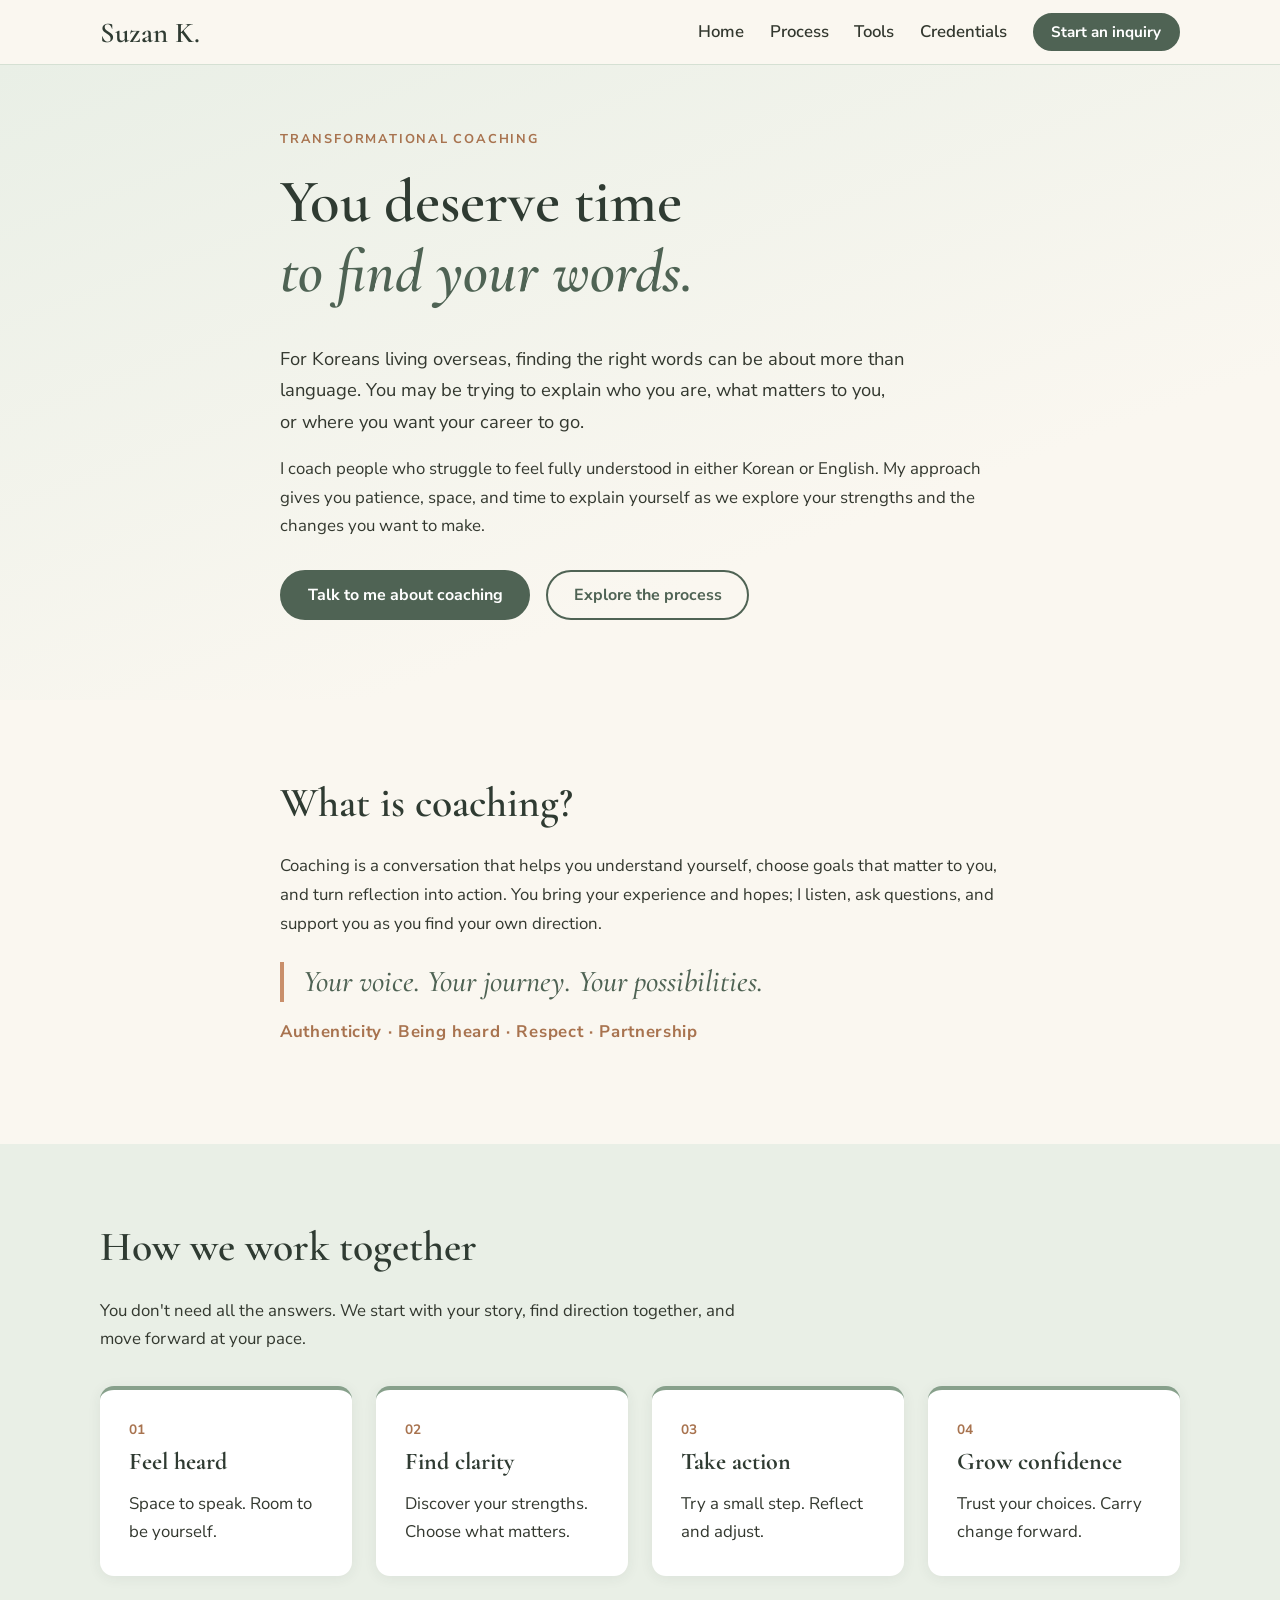
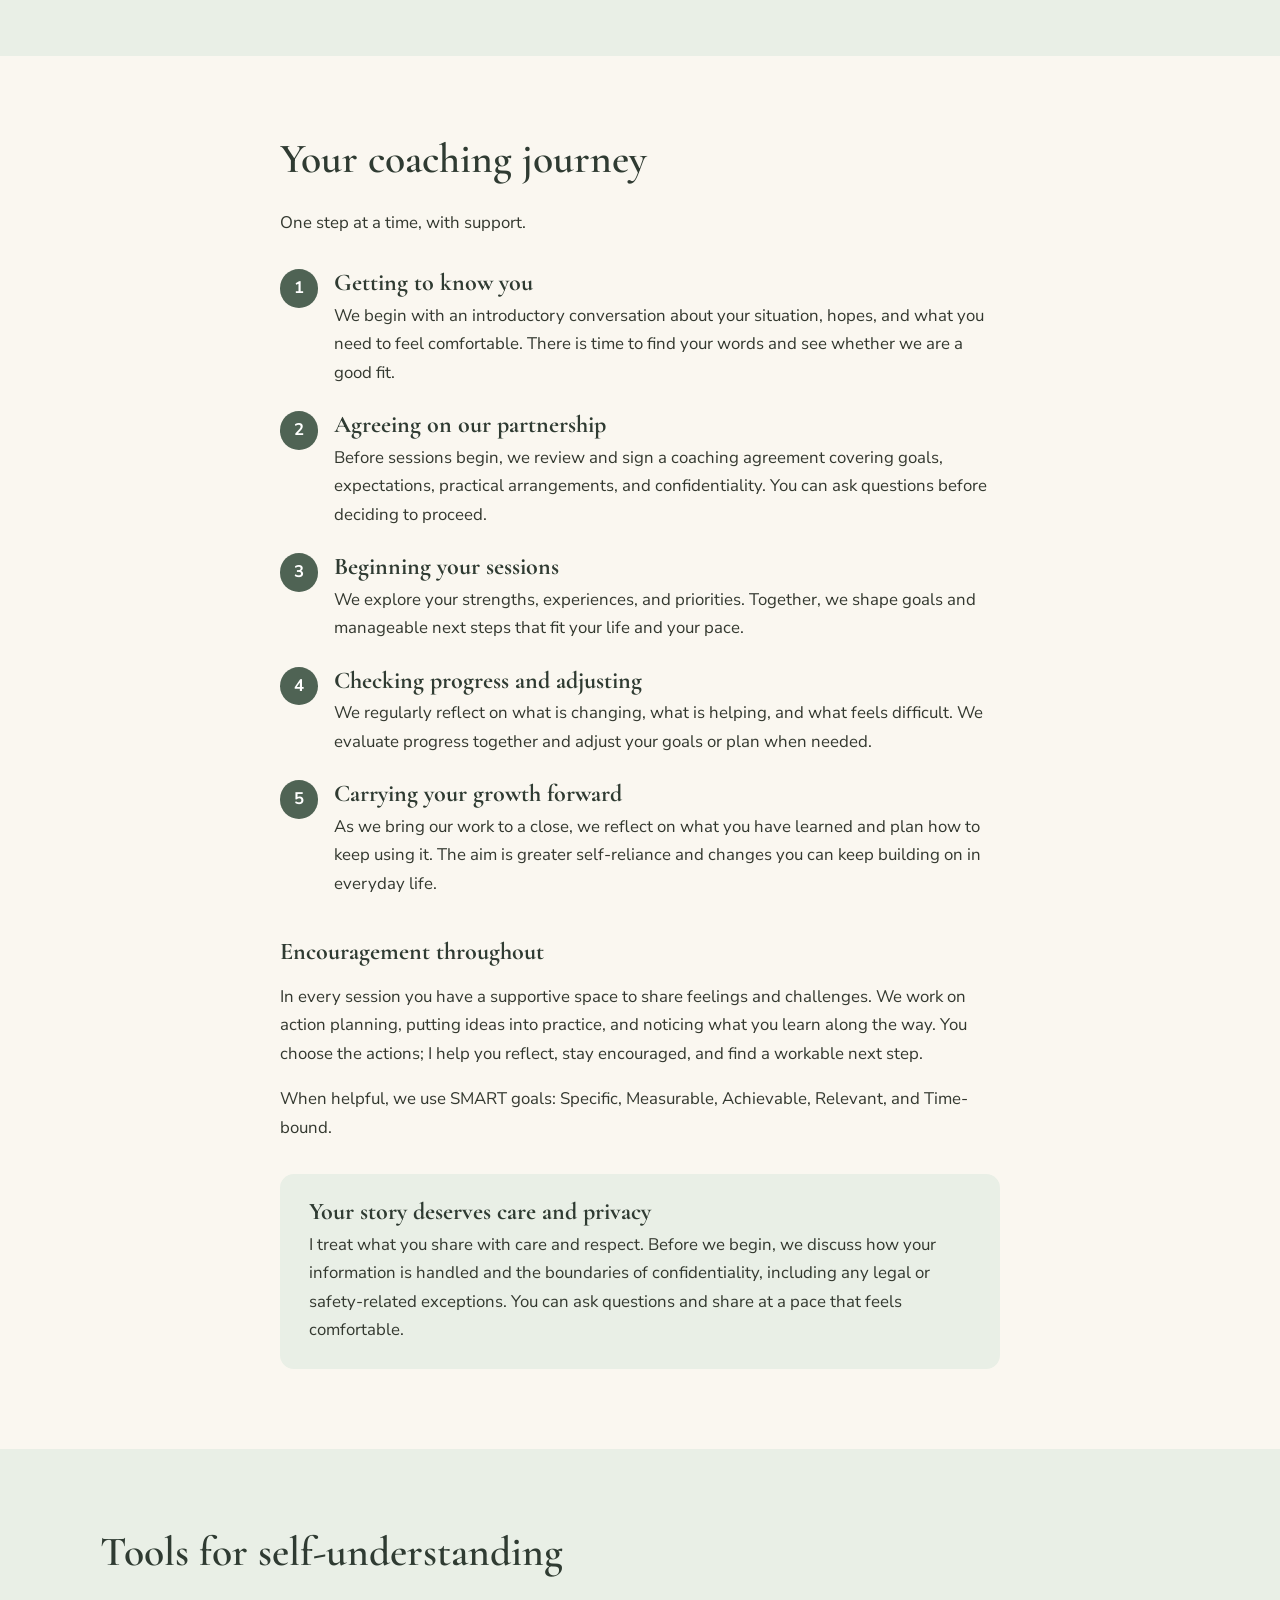
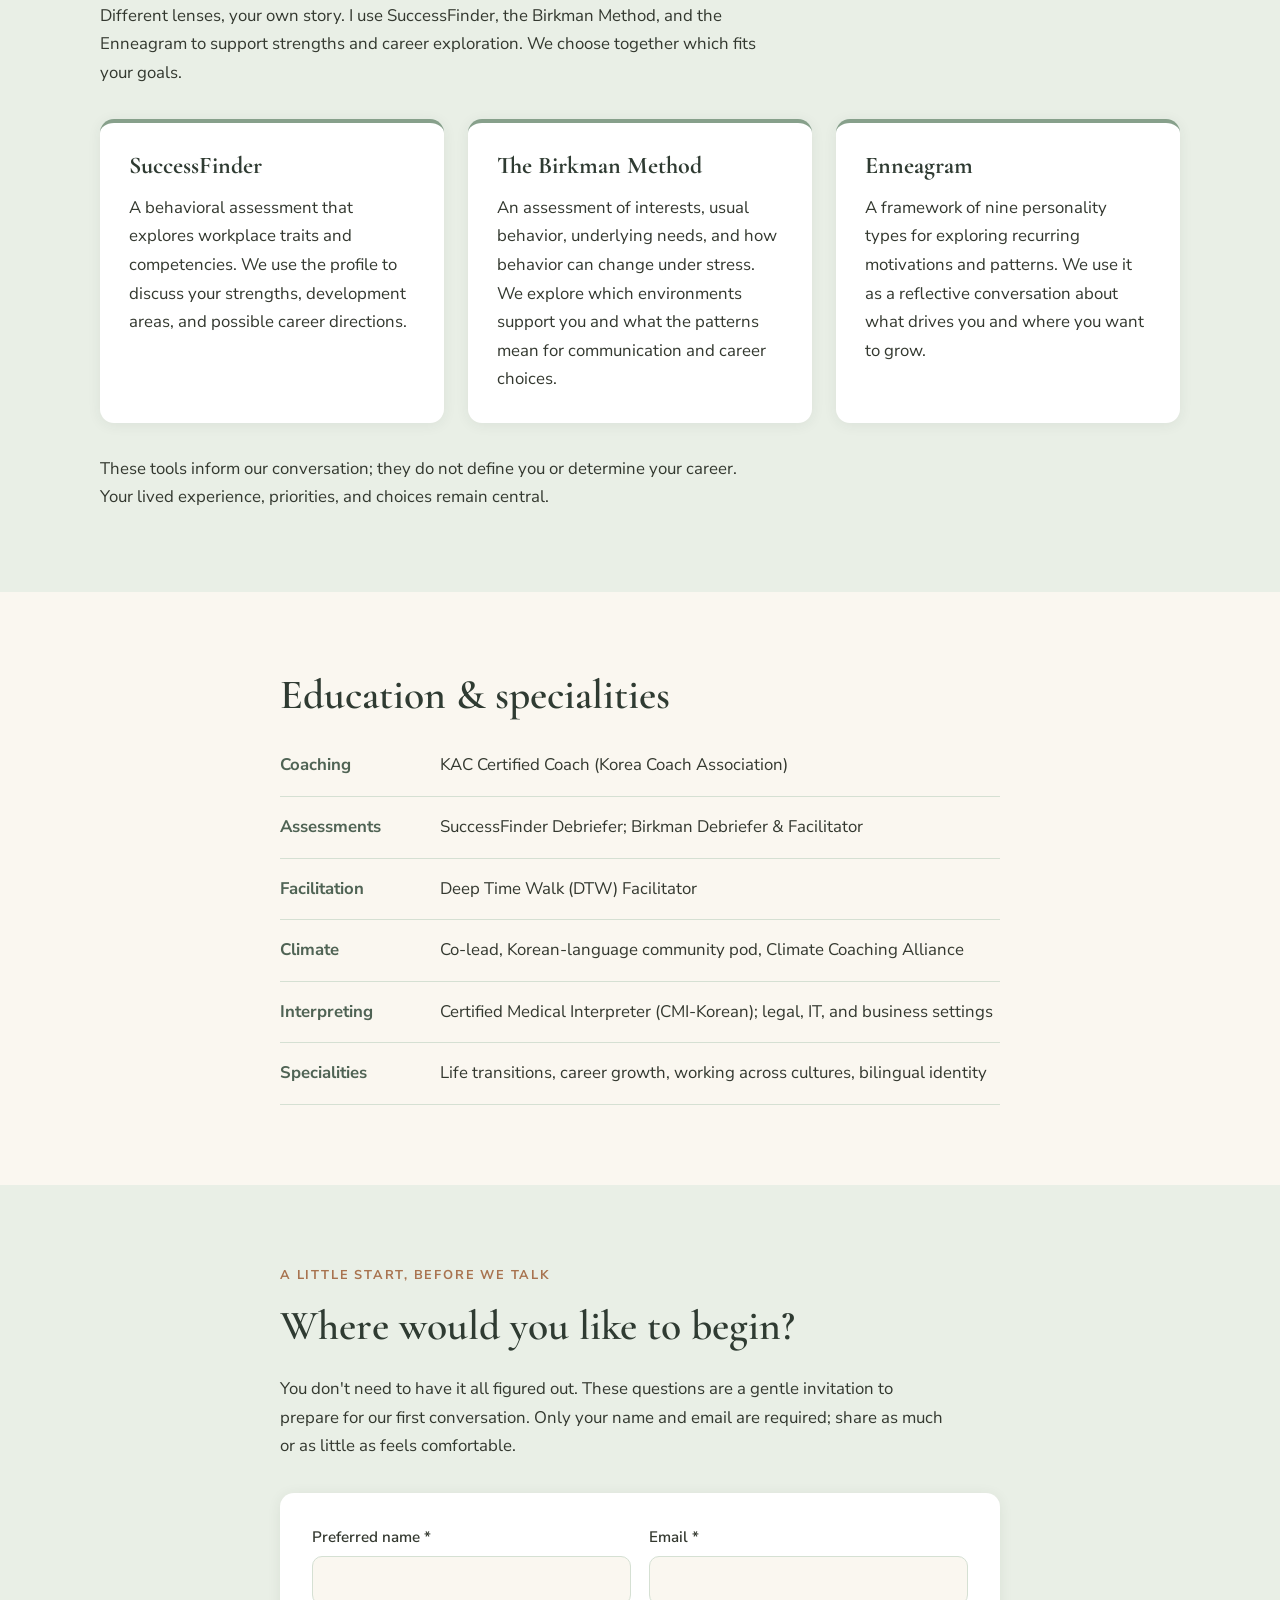
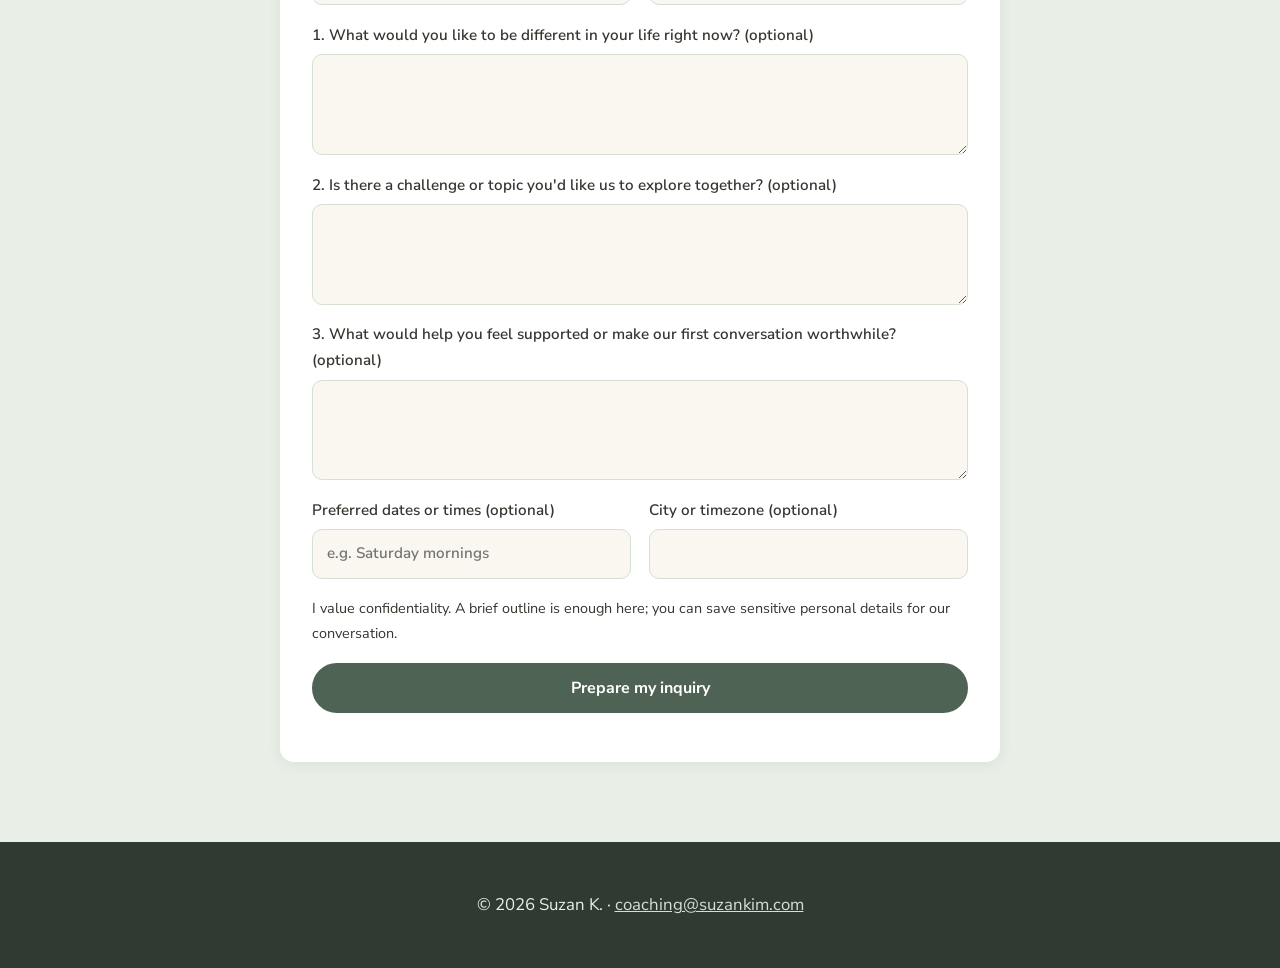
==== coaching.html @ 4848e920 "Add coaching page with process, tools, and inquiry form" ====
<!DOCTYPE html>
<html lang="en">
<head>
  <meta charset="UTF-8">
  <meta name="viewport" content="width=device-width, initial-scale=1">
  <title>Coaching | Suzan K.</title>
  <meta name="description" content="Bilingual Korean–English life and career coaching. Learn what coaching is, how sessions work, and start with a gentle introductory inquiry.">
  <link rel="preconnect" href="https://fonts.googleapis.com">
  <link rel="preconnect" href="https://fonts.gstatic.com" crossorigin>
  <link href="https://fonts.googleapis.com/css2?family=Cormorant+Garamond:ital,wght@0,500;0,600;1,500&family=Nunito+Sans:wght@400;600;700&display=swap" rel="stylesheet">
  <link rel="stylesheet" href="css/styles.css">
</head>
<body>
  <a class="skip" href="#main">Skip to content</a>

  <header class="site-header">
    <div class="container nav">
      <a href="index.html" class="logo">Suzan K.</a>
      <button class="nav-toggle" aria-label="Toggle menu" aria-expanded="false" aria-controls="nav-links">
        <span></span><span></span><span></span>
      </button>
      <nav id="nav-links" class="nav-links">
        <a href="index.html">Home</a>
        <a href="#process">Process</a>
        <a href="#tools">Tools</a>
        <a href="#credentials">Credentials</a>
        <a href="#coaching-inquiry" class="btn btn-small">Start an inquiry</a>
      </nav>
    </div>
  </header>

  <main id="main">
    <section class="hero" id="top">
      <div class="container narrow">
        <p class="eyebrow">Transformational coaching</p>
        <h1>You deserve time<br><em>to find your words.</em></h1>
        <p class="lead">For Koreans living overseas, finding the right words can be about more than language. You may be trying to explain who you are, what matters to you, or where you want your career to go.</p>
        <p>I coach people who struggle to feel fully understood in either Korean or English. My approach gives you patience, space, and time to explain yourself as we explore your strengths and the changes you want to make.</p>
        <div class="hero-actions">
          <a href="#coaching-inquiry" class="btn">Talk to me about coaching</a>
          <a href="#process" class="btn btn-ghost">Explore the process</a>
        </div>
      </div>
    </section>

    <section class="section" id="what-is-coaching">
      <div class="container narrow">
        <h2>What is coaching?</h2>
        <p>Coaching is a conversation that helps you understand yourself, choose goals that matter to you, and turn reflection into action. You bring your experience and hopes; I listen, ask questions, and support you as you find your own direction.</p>
        <blockquote class="pull">Your voice. Your journey. Your possibilities.</blockquote>
        <p class="values">Authenticity &middot; Being heard &middot; Respect &middot; Partnership</p>
      </div>
    </section>

    <section class="section alt" id="approach">
      <div class="container">
        <h2>How we work together</h2>
        <p class="section-intro">You don't need all the answers. We start with your story, find direction together, and move forward at your pace.</p>
        <div class="cards four">
          <article class="card"><p class="meta">01</p><h3>Feel heard</h3><p>Space to speak. Room to be yourself.</p></article>
          <article class="card"><p class="meta">02</p><h3>Find clarity</h3><p>Discover your strengths. Choose what matters.</p></article>
          <article class="card"><p class="meta">03</p><h3>Take action</h3><p>Try a small step. Reflect and adjust.</p></article>
          <article class="card"><p class="meta">04</p><h3>Grow confidence</h3><p>Trust your choices. Carry change forward.</p></article>
        </div>
      </div>
    </section>

    <section class="section" id="process">
      <div class="container narrow">
        <h2>Your coaching journey</h2>
        <p class="section-intro">One step at a time, with support.</p>
        <ol class="steps">
          <li><h3>Getting to know you</h3><p>We begin with an introductory conversation about your situation, hopes, and what you need to feel comfortable. There is time to find your words and see whether we are a good fit.</p></li>
          <li><h3>Agreeing on our partnership</h3><p>Before sessions begin, we review and sign a coaching agreement covering goals, expectations, practical arrangements, and confidentiality. You can ask questions before deciding to proceed.</p></li>
          <li><h3>Beginning your sessions</h3><p>We explore your strengths, experiences, and priorities. Together, we shape goals and manageable next steps that fit your life and your pace.</p></li>
          <li><h3>Checking progress and adjusting</h3><p>We regularly reflect on what is changing, what is helping, and what feels difficult. We evaluate progress together and adjust your goals or plan when needed.</p></li>
          <li><h3>Carrying your growth forward</h3><p>As we bring our work to a close, we reflect on what you have learned and plan how to keep using it. The aim is greater self-reliance and changes you can keep building on in everyday life.</p></li>
        </ol>

        <h3>Encouragement throughout</h3>
        <p>In every session you have a supportive space to share feelings and challenges. We work on action planning, putting ideas into practice, and noticing what you learn along the way. You choose the actions; I help you reflect, stay encouraged, and find a workable next step.</p>
        <p>When helpful, we use SMART goals: Specific, Measurable, Achievable, Relevant, and Time-bound.</p>

        <div class="note">
          <h3>Your story deserves care and privacy</h3>
          <p>I treat what you share with care and respect. Before we begin, we discuss how your information is handled and the boundaries of confidentiality, including any legal or safety-related exceptions. You can ask questions and share at a pace that feels comfortable.</p>
        </div>
      </div>
    </section>

    <section class="section alt" id="tools">
      <div class="container">
        <h2>Tools for self-understanding</h2>
        <p class="section-intro">Different lenses, your own story. I use SuccessFinder, the Birkman Method, and the Enneagram to support strengths and career exploration. We choose together which fits your goals.</p>
        <div class="cards">
          <article class="card">
            <h3>SuccessFinder</h3>
            <p>A behavioral assessment that explores workplace traits and competencies. We use the profile to discuss your strengths, development areas, and possible career directions.</p>
          </article>
          <article class="card">
            <h3>The Birkman Method</h3>
            <p>An assessment of interests, usual behavior, underlying needs, and how behavior can change under stress. We explore which environments support you and what the patterns mean for communication and career choices.</p>
          </article>
          <article class="card">
            <h3>Enneagram</h3>
            <p>A framework of nine personality types for exploring recurring motivations and patterns. We use it as a reflective conversation about what drives you and where you want to grow.</p>
          </article>
        </div>
        <p class="section-intro tool-note">These tools inform our conversation; they do not define you or determine your career. Your lived experience, priorities, and choices remain central.</p>
      </div>
    </section>

    <section class="section" id="credentials">
      <div class="container narrow">
        <h2>Education &amp; specialities</h2>
        <ul class="facts">
          <li><strong>Coaching</strong><span>KAC Certified Coach (Korea Coach Association)</span></li>
          <li><strong>Assessments</strong><span>SuccessFinder Debriefer; Birkman Debriefer &amp; Facilitator</span></li>
          <li><strong>Facilitation</strong><span>Deep Time Walk (DTW) Facilitator</span></li>
          <li><strong>Climate</strong><span>Co-lead, Korean-language community pod, Climate Coaching Alliance</span></li>
          <li><strong>Interpreting</strong><span>Certified Medical Interpreter (CMI-Korean); legal, IT, and business settings</span></li>
          <li><strong>Specialities</strong><span>Life transitions, career growth, working across cultures, bilingual identity</span></li>
        </ul>
      </div>
    </section>

    <section class="section alt" id="coaching-inquiry">
      <div class="container narrow">
        <p class="eyebrow">A little start, before we talk</p>
        <h2>Where would you like to begin?</h2>
        <p class="section-intro">You don't need to have it all figured out. These questions are a gentle invitation to prepare for our first conversation. Only your name and email are required; share as much or as little as feels comfortable.</p>

        <form id="inquiry-form" class="form" novalidate>
          <div class="row">
            <label>Preferred name *
              <input type="text" name="name" required autocomplete="name">
            </label>
            <label>Email *
              <input type="email" name="email" required autocomplete="email">
            </label>
          </div>
          <label>1. What would you like to be different in your life right now? (optional)
            <textarea name="q1" rows="3"></textarea>
          </label>
          <label>2. Is there a challenge or topic you'd like us to explore together? (optional)
            <textarea name="q2" rows="3"></textarea>
          </label>
          <label>3. What would help you feel supported or make our first conversation worthwhile? (optional)
            <textarea name="q3" rows="3"></textarea>
          </label>
          <div class="row">
            <label>Preferred dates or times (optional)
              <input type="text" name="times" placeholder="e.g. Saturday mornings">
            </label>
            <label>City or timezone (optional)
              <input type="text" name="zone">
            </label>
          </div>
          <p class="small">I value confidentiality. A brief outline is enough here; you can save sensitive personal details for our conversation.</p>
          <button type="submit" class="btn">Prepare my inquiry</button>
          <p id="form-status" role="status"></p>
        </form>

        <div id="draft" class="draft" hidden>
          <h3>Your email draft</h3>
          <pre id="draft-text"></pre>
          <div class="hero-actions">
            <a id="mailto-link" class="btn" href="#">Open in my email app</a>
            <button type="button" id="copy-draft" class="btn btn-ghost">Copy inquiry</button>
          </div>
          <p class="small">This prepares an email for you to send; nothing is sent automatically. I aim to reply within 48 hours. Preferred times are not confirmed bookings. If your email app doesn't open, copy the text into an email to <a href="mailto:coaching@suzankim.com">coaching@suzankim.com</a>.</p>
        </div>
      </div>
    </section>
  </main>

  <footer class="site-footer">
    <div class="container">
      <p>&copy; <span id="year"></span> Suzan K. &middot; <a href="mailto:coaching@suzankim.com">coaching@suzankim.com</a></p>
    </div>
  </footer>

  <script src="js/coaching.js"></script>
</body>
</html>
---- css/styles.css ----
:root {
  --sage-900: #2f3b32;
  --sage-700: #4f6354;
  --sage-500: #87a08b;
  --sage-200: #d5e0d3;
  --sage-100: #e9efe6;
  --cream: #faf7f0;
  --clay: #c98f6b;
  --clay-dark: #a8734f;
  --text: #33382f;
  --radius: 14px;
  --serif: "Cormorant Garamond", Georgia, serif;
  --sans: "Nunito Sans", system-ui, sans-serif;
}

* { box-sizing: border-box; }
html { scroll-behavior: smooth; scroll-padding-top: 72px; }
body {
  margin: 0;
  font-family: var(--sans);
  font-size: 1.05rem;
  line-height: 1.7;
  color: var(--text);
  background: var(--cream);
}
img { max-width: 100%; display: block; }
a { color: var(--sage-700); }

.container { width: min(1080px, 92%); margin-inline: auto; }
.narrow { width: min(720px, 92%); }

.skip { position: absolute; left: -999px; }
.skip:focus { left: 8px; top: 8px; background: #fff; padding: 8px 12px; z-index: 100; }

h1, h2, h3 { font-family: var(--serif); color: var(--sage-900); line-height: 1.15; margin: 0 0 .6em; }
h1 { font-size: clamp(2.4rem, 5vw, 3.8rem); font-weight: 600; }
h1 em { color: var(--sage-700); }
h2 { font-size: clamp(2rem, 4vw, 2.6rem); font-weight: 600; }
h3 { font-size: 1.5rem; }

.btn {
  display: inline-block;
  background: var(--sage-700);
  color: #fff;
  border: 2px solid var(--sage-700);
  padding: .75em 1.6em;
  border-radius: 999px;
  font: 700 1rem var(--sans);
  text-decoration: none;
  cursor: pointer;
  transition: background .2s, transform .2s;
}
.btn:hover { background: var(--sage-900); border-color: var(--sage-900); transform: translateY(-1px); }
.btn-ghost { background: transparent; color: var(--sage-700); }
.btn-ghost:hover { color: #fff; }
.btn-small { padding: .45em 1.1em; font-size: .95rem; }
:focus-visible { outline: 3px solid var(--clay); outline-offset: 3px; }

/* Header */
.site-header {
  position: sticky; top: 0; z-index: 50;
  background: rgba(250, 247, 240, .92);
  backdrop-filter: blur(8px);
  border-bottom: 1px solid var(--sage-200);
}
.nav { display: flex; align-items: center; justify-content: space-between; height: 64px; }
.logo { font: 600 1.8rem var(--serif); color: var(--sage-900); text-decoration: none; }
.nav-links { display: flex; align-items: center; gap: 1.6rem; }
.nav-links a:not(.btn) { text-decoration: none; color: var(--text); font-weight: 600; }
.nav-links a:not(.btn):hover { color: var(--clay-dark); }
.nav-toggle { display: none; background: none; border: 0; padding: 8px; cursor: pointer; }
.nav-toggle span { display: block; width: 24px; height: 2px; background: var(--sage-900); margin: 5px 0; }

/* Hero */
.hero { background: linear-gradient(160deg, var(--sage-100), var(--cream) 70%); padding: 4rem 0 5rem; }
.hero-grid { display: grid; grid-template-columns: 1.2fr .8fr; gap: 3rem; align-items: center; }
.eyebrow { text-transform: uppercase; letter-spacing: .14em; font-size: .8rem; font-weight: 700; color: var(--clay-dark); margin: 0 0 1rem; }
.lead { font-size: 1.15rem; max-width: 34em; }
.hero-actions { display: flex; gap: 1rem; flex-wrap: wrap; margin-top: 1.8rem; }
.hero-photo img, .photo-placeholder {
  width: 100%; aspect-ratio: 4 / 5; object-fit: cover;
  border-radius: 200px 200px var(--radius) var(--radius);
  background: var(--sage-200);
}
.photo-placeholder { display: grid; place-items: center; color: var(--sage-700); font-weight: 600; }

/* Sections */
.section { padding: 5rem 0; }
.section.alt { background: var(--sage-100); }
.section-intro { max-width: 40em; margin-bottom: 2rem; }

.facts { list-style: none; padding: 0; margin: 2rem 0 0; display: grid; gap: 1rem; }
.facts li { display: grid; grid-template-columns: 9rem 1fr; gap: 1rem; padding-bottom: 1rem; border-bottom: 1px solid var(--sage-200); }
.facts strong { color: var(--sage-700); }

.cards { display: grid; grid-template-columns: repeat(auto-fit, minmax(260px, 1fr)); gap: 1.5rem; }
.card {
  background: #fff; border-radius: var(--radius); padding: 1.8rem;
  box-shadow: 0 2px 14px rgba(47, 59, 50, .07);
  border-top: 4px solid var(--sage-500);
}
.card p { margin: 0; }
.card .meta { font-size: .85rem; color: var(--clay-dark); font-weight: 700; margin-bottom: .4rem; }
.card .btn-link { background: none; border: 0; padding: 0; margin-top: 1rem; color: var(--sage-700); font: 700 1rem var(--sans); cursor: pointer; text-decoration: underline; }

/* Books */
.books { display: grid; grid-template-columns: repeat(auto-fill, minmax(190px, 1fr)); gap: 2rem; }
.book { text-align: left; }
.cover {
  aspect-ratio: 2 / 3; border-radius: 6px 12px 12px 6px;
  background: linear-gradient(135deg, var(--sage-500), var(--sage-700));
  box-shadow: 6px 8px 18px rgba(47, 59, 50, .25);
  display: grid; place-items: center; padding: 1rem; text-align: center;
  color: #fff; font: 600 1.3rem var(--serif); overflow: hidden;
}
.cover img { width: 100%; height: 100%; object-fit: cover; }
.book h3 { font-size: 1.2rem; margin: 1rem 0 .2rem; }
.book p { margin: 0; font-size: .92rem; }
.buy-links { display: flex; gap: .5rem; flex-wrap: wrap; margin-top: .8rem; }

/* Form */
.form { display: grid; gap: 1.1rem; background: #fff; padding: 2rem; border-radius: var(--radius); box-shadow: 0 2px 14px rgba(47, 59, 50, .08); }
.row { display: grid; grid-template-columns: 1fr 1fr; gap: 1.1rem; }
label { display: grid; gap: .35rem; font-weight: 600; font-size: .95rem; }
input, select, textarea {
  font: inherit; padding: .7em .9em; border: 1.5px solid var(--sage-200);
  border-radius: 10px; background: var(--cream); color: var(--text);
}
input:focus, select:focus, textarea:focus { outline: none; border-color: var(--sage-500); box-shadow: 0 0 0 3px var(--sage-200); }
.hp { position: absolute; left: -9999px; }
#form-status { margin: 0; font-weight: 600; }
#form-status.ok { color: var(--sage-700); }
#form-status.err { color: #a2412f; }

/* Blog dialog */
dialog { border: 0; border-radius: var(--radius); padding: 0; width: min(680px, 92%); max-height: 85vh; background: var(--cream); }
dialog::backdrop { background: rgba(47, 59, 50, .5); }
dialog article { padding: 2.2rem; position: relative; }
dialog .close { position: absolute; top: .6rem; right: 1rem; background: none; border: 0; font-size: 2rem; cursor: pointer; color: var(--sage-700); }
dialog .meta { color: var(--clay-dark); font-weight: 700; font-size: .9rem; }

/* Coaching page */
.cards.four { grid-template-columns: repeat(auto-fit, minmax(200px, 1fr)); }
.pull { font: italic 500 1.9rem/1.3 var(--serif); color: var(--sage-700); margin: 1.5rem 0 .5rem; padding-left: 1.2rem; border-left: 4px solid var(--clay); }
.values { color: var(--clay-dark); font-weight: 700; letter-spacing: .04em; }
.steps { list-style: none; counter-reset: step; padding: 0; margin: 0 0 2.5rem; display: grid; gap: 1.5rem; }
.steps li { counter-increment: step; position: relative; padding-left: 3.4rem; }
.steps li::before {
  content: counter(step); position: absolute; left: 0; top: 0;
  width: 2.4rem; height: 2.4rem; border-radius: 50%; display: grid; place-items: center;
  background: var(--sage-700); color: #fff; font-weight: 700;
}
.steps h3, .note h3 { margin-bottom: .2em; }
.steps p { margin: 0; }
.note { background: var(--sage-100); border-radius: var(--radius); padding: 1.5rem 1.8rem; margin-top: 2rem; }
.note p { margin: 0; }
.tool-note { margin: 2rem 0 0; }
.small { font-size: .9rem; margin: 0; }
textarea { resize: vertical; }
.draft { margin-top: 2rem; }
.draft pre { white-space: pre-wrap; word-break: break-word; font: inherit; font-size: .95rem; background: #fff; border-radius: var(--radius); padding: 1.2rem; margin: 0 0 1rem; }

/* Footer */
.site-footer { background: var(--sage-900); color: var(--sage-100); padding: 2rem 0; text-align: center; }
.site-footer a { color: var(--sage-200); }

/* Mobile */
@media (max-width: 760px) {
  .nav-toggle { display: block; }
  .nav-links {
    display: none; position: absolute; top: 64px; left: 0; right: 0;
    flex-direction: column; align-items: flex-start; gap: 1rem;
    background: var(--cream); padding: 1.2rem 4%; border-bottom: 1px solid var(--sage-200);
  }
  .nav-links.open { display: flex; }
  .hero-grid { grid-template-columns: 1fr; }
  .hero-photo { max-width: 320px; }
  .row { grid-template-columns: 1fr; }
  .facts li { grid-template-columns: 1fr; gap: .2rem; }
}

@media (prefers-reduced-motion: reduce) {
  html { scroll-behavior: auto; }
  .btn { transition: none; }
}
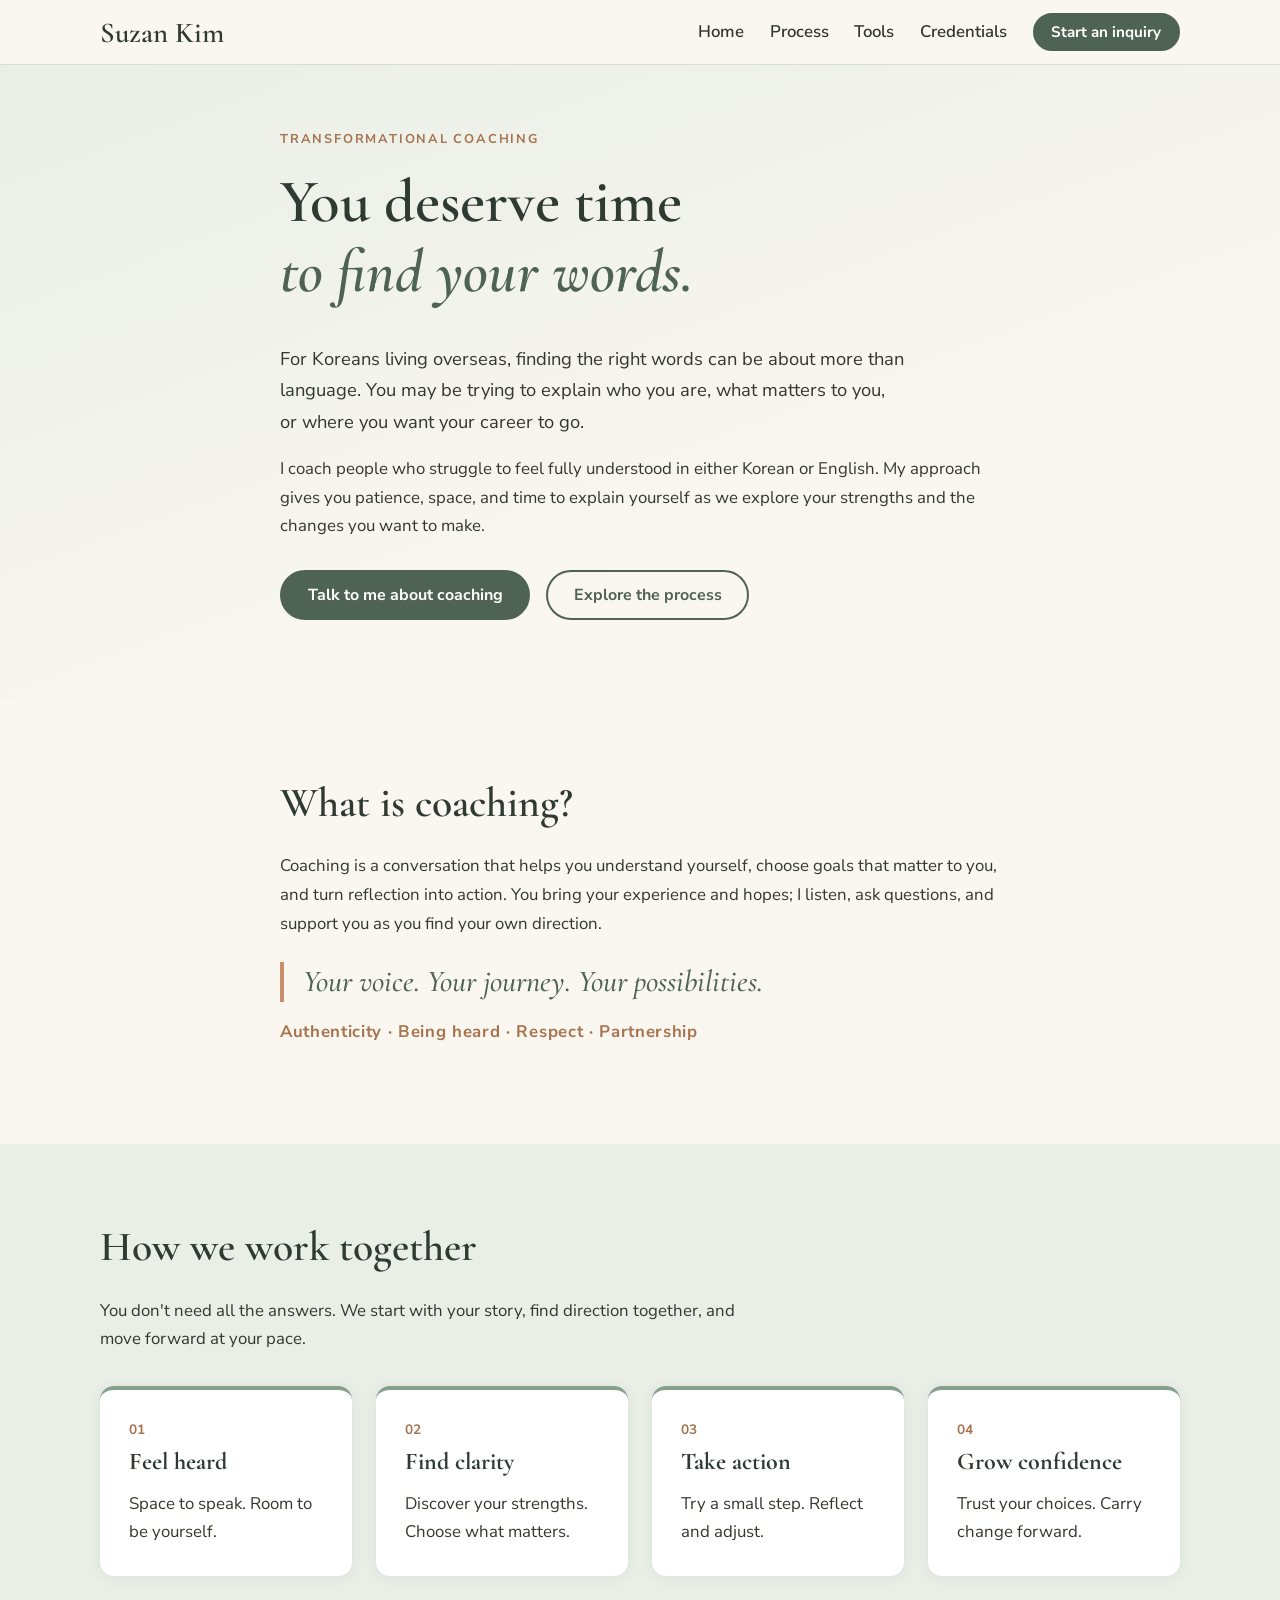
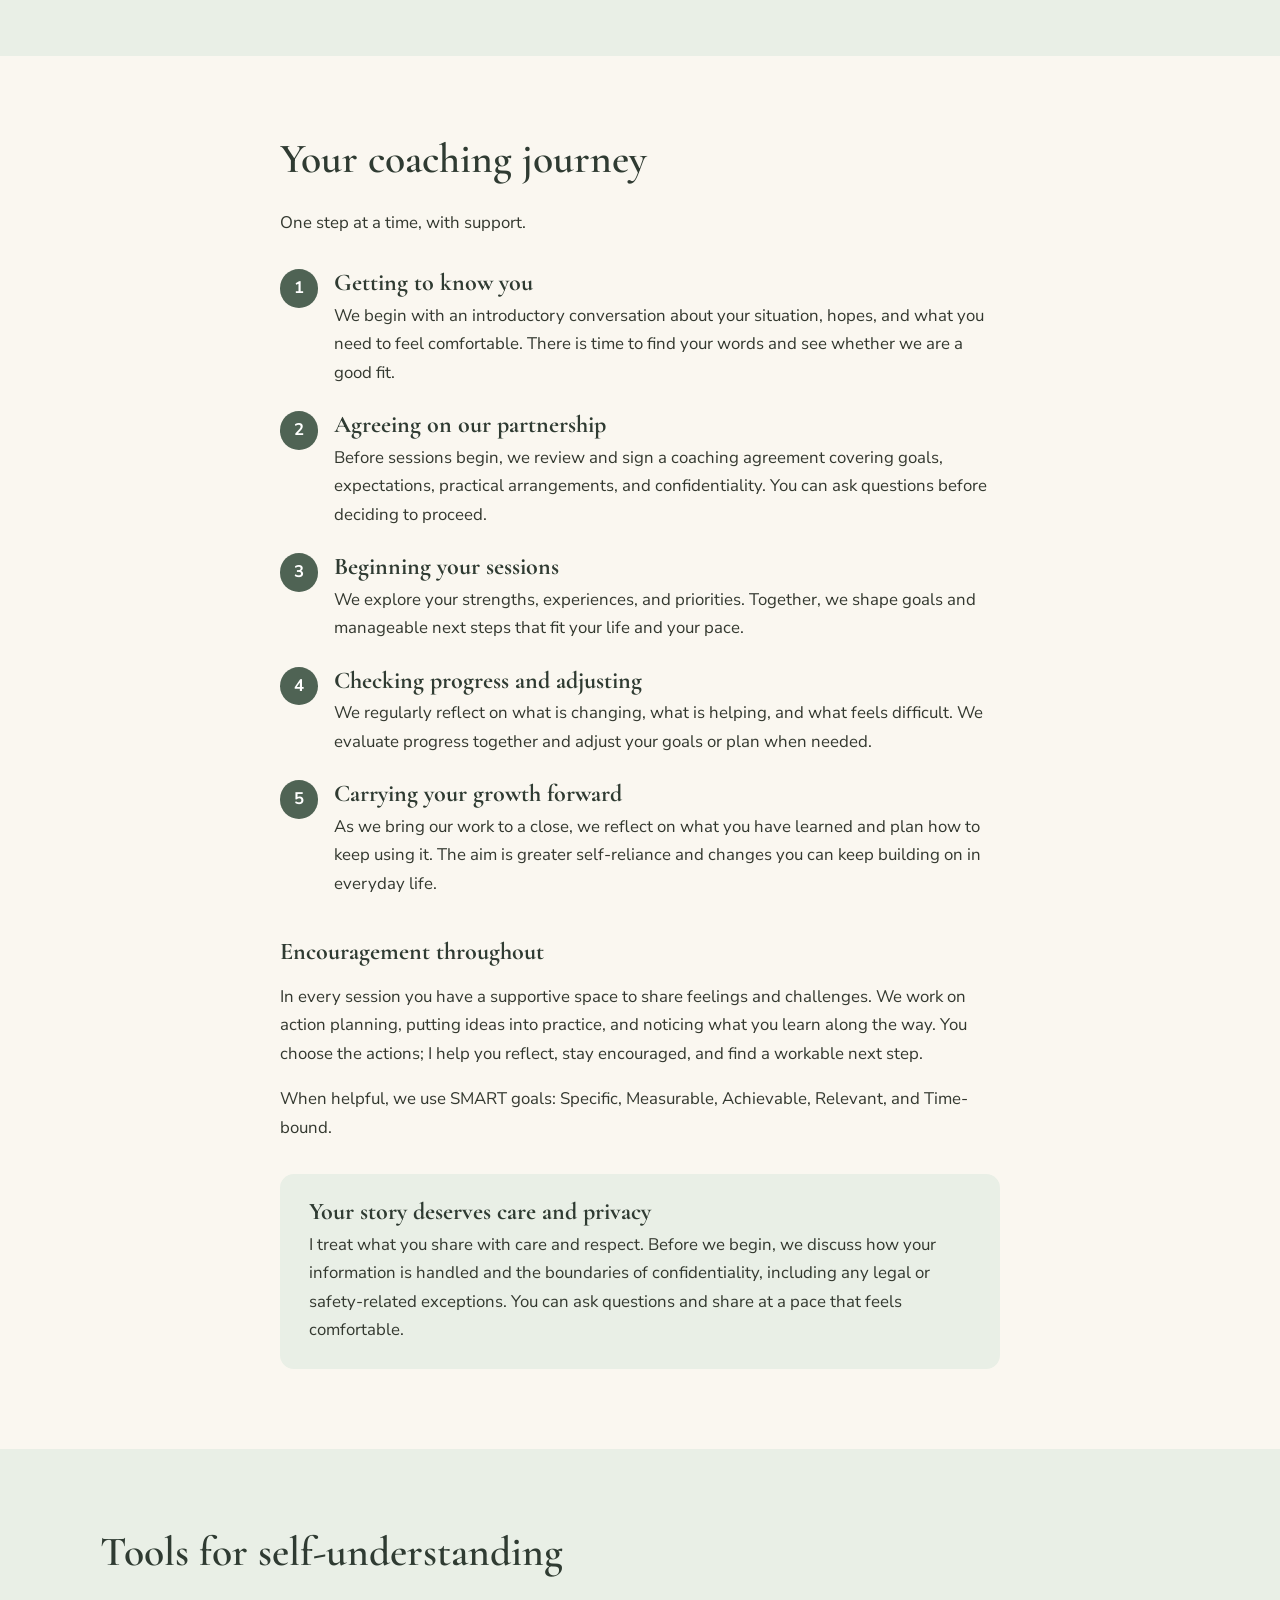
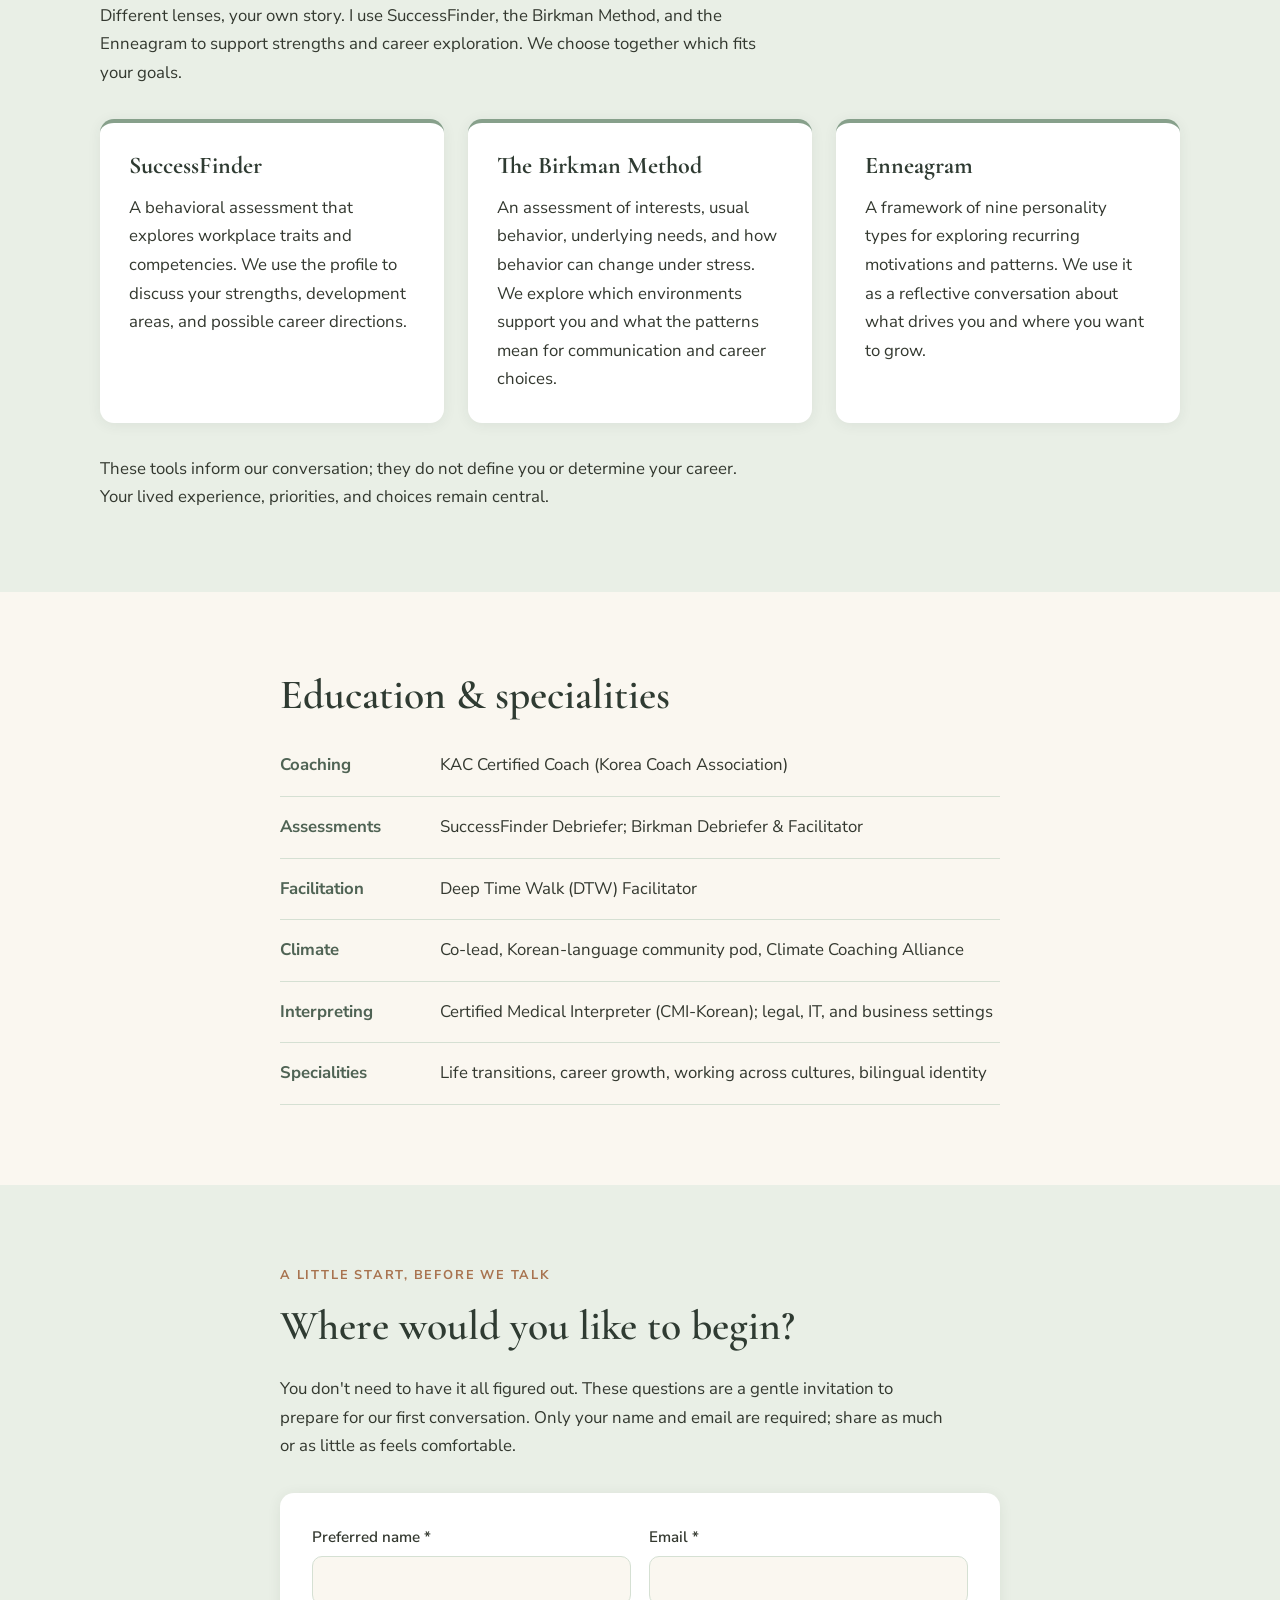
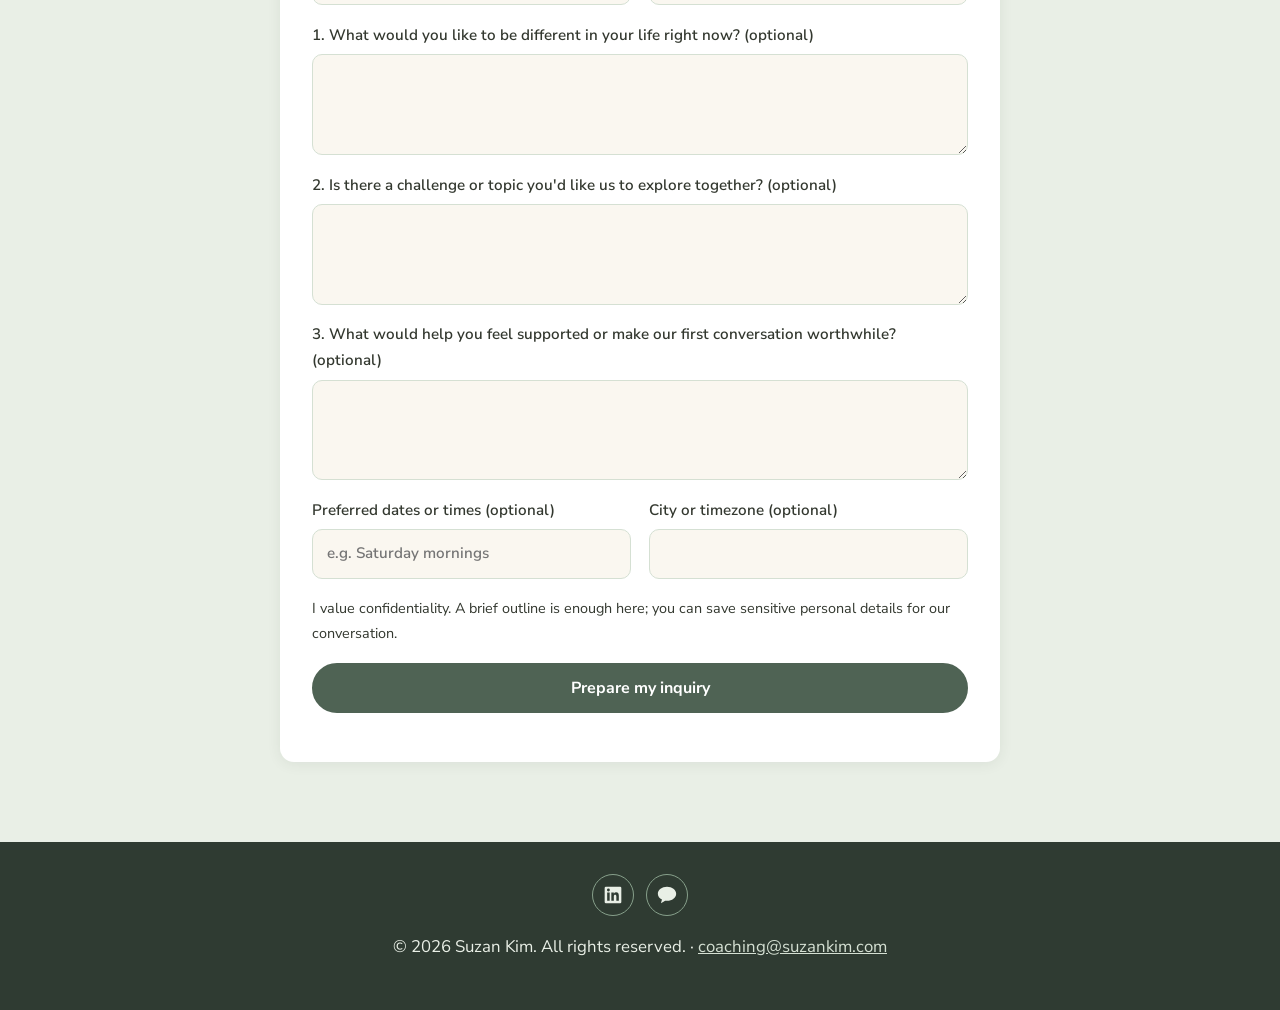
==== commit 9e839d0b: "Add LinkedIn and KakaoTalk icons, full name, and rights notice" ====
--- a/coaching.html
+++ b/coaching.html
@@ -3,7 +3,7 @@
 <head>
   <meta charset="UTF-8">
   <meta name="viewport" content="width=device-width, initial-scale=1">
-  <title>Coaching | Suzan K.</title>
+  <title>Coaching | Suzan Kim</title>
   <meta name="description" content="Bilingual Korean–English life and career coaching. Learn what coaching is, how sessions work, and start with a gentle introductory inquiry.">
   <link rel="preconnect" href="https://fonts.googleapis.com">
   <link rel="preconnect" href="https://fonts.gstatic.com" crossorigin>
@@ -15,7 +15,7 @@
 
   <header class="site-header">
     <div class="container nav">
-      <a href="index.html" class="logo">Suzan K.</a>
+      <a href="index.html" class="logo">Suzan Kim</a>
       <button class="nav-toggle" aria-label="Toggle menu" aria-expanded="false" aria-controls="nav-links">
         <span></span><span></span><span></span>
       </button>
@@ -176,7 +176,18 @@
 
   <footer class="site-footer">
     <div class="container">
-      <p>&copy; <span id="year"></span> Suzan K. &middot; <a href="mailto:coaching@suzankim.com">coaching@suzankim.com</a></p>
+      <div class="social">
+        <a class="social-icon" href="https://www.linkedin.com/in/soojinsuzankim" target="_blank" rel="noopener noreferrer" aria-label="Suzan Kim on LinkedIn" title="LinkedIn">
+          <svg viewBox="0 0 24 24" width="20" height="20" fill="currentColor" aria-hidden="true"><path d="M20.45 2H3.55A1.55 1.55 0 0 0 2 3.55v16.9A1.55 1.55 0 0 0 3.55 22h16.9A1.55 1.55 0 0 0 22 20.45V3.55A1.55 1.55 0 0 0 20.45 2ZM8 19H5V9h3ZM6.5 7.7A1.7 1.7 0 1 1 6.5 4.3a1.7 1.7 0 0 1 0 3.4ZM19 19h-3v-5.2c0-1.3-.5-2-1.5-2s-1.5.7-1.5 2V19h-3V9h3v1.4a3.2 3.2 0 0 1 2.8-1.6c2.1 0 3.2 1.4 3.2 4.1Z"/></svg>
+        </a>
+        <details class="kakao">
+          <summary class="social-icon" aria-label="Show KakaoTalk ID" title="KakaoTalk">
+            <svg viewBox="0 0 24 24" width="22" height="22" fill="currentColor" aria-hidden="true"><path d="M12 3C6.5 3 2 6.4 2 10.6c0 2.7 1.8 5 4.5 6.4l-1.1 4 4.6-2.8c.7.1 1.3.2 2 .2 5.5 0 10-3.5 10-7.8S17.5 3 12 3Z"/></svg>
+          </summary>
+          <div class="kakao-id"><strong>KakaoTalk</strong> ID: soojnkm</div>
+        </details>
+      </div>
+      <p>&copy; <span id="year"></span> Suzan Kim. All rights reserved. &middot; <a href="mailto:coaching@suzankim.com">coaching@suzankim.com</a></p>
     </div>
   </footer>
 
--- a/css/styles.css
+++ b/css/styles.css
@@ -139,6 +139,9 @@
 dialog .close { position: absolute; top: .6rem; right: 1rem; background: none; border: 0; font-size: 2rem; cursor: pointer; color: var(--sage-700); }
 dialog .meta { color: var(--clay-dark); font-weight: 700; font-size: .9rem; }
 
+/* Service cards */
+.card-actions { display: flex; gap: .6rem; flex-wrap: wrap; margin-top: 1.2rem; }
+
 /* Coaching page */
 .cards.four { grid-template-columns: repeat(auto-fit, minmax(200px, 1fr)); }
 .pull { font: italic 500 1.9rem/1.3 var(--serif); color: var(--sage-700); margin: 1.5rem 0 .5rem; padding-left: 1.2rem; border-left: 4px solid var(--clay); }
@@ -163,6 +166,22 @@
 /* Footer */
 .site-footer { background: var(--sage-900); color: var(--sage-100); padding: 2rem 0; text-align: center; }
 .site-footer a { color: var(--sage-200); }
+.social { display: flex; justify-content: center; align-items: flex-start; gap: .8rem; margin-bottom: 1rem; }
+.social-icon {
+  display: inline-flex; align-items: center; justify-content: center;
+  width: 42px; height: 42px; border-radius: 50%;
+  border: 1px solid var(--sage-500); color: var(--sage-100) !important;
+  cursor: pointer; list-style: none; transition: background .15s;
+}
+.social-icon:hover, .social-icon:focus-visible { background: var(--sage-700); }
+.kakao { position: relative; }
+.kakao summary::-webkit-details-marker { display: none; }
+.kakao-id {
+  position: absolute; bottom: 52px; left: 50%; transform: translateX(-50%);
+  white-space: nowrap; background: var(--cream); color: var(--text);
+  padding: .5rem .9rem; border-radius: var(--radius); font-size: .9rem;
+  box-shadow: 0 4px 14px rgba(0,0,0,.25);
+}
 
 /* Mobile */
 @media (max-width: 760px) {
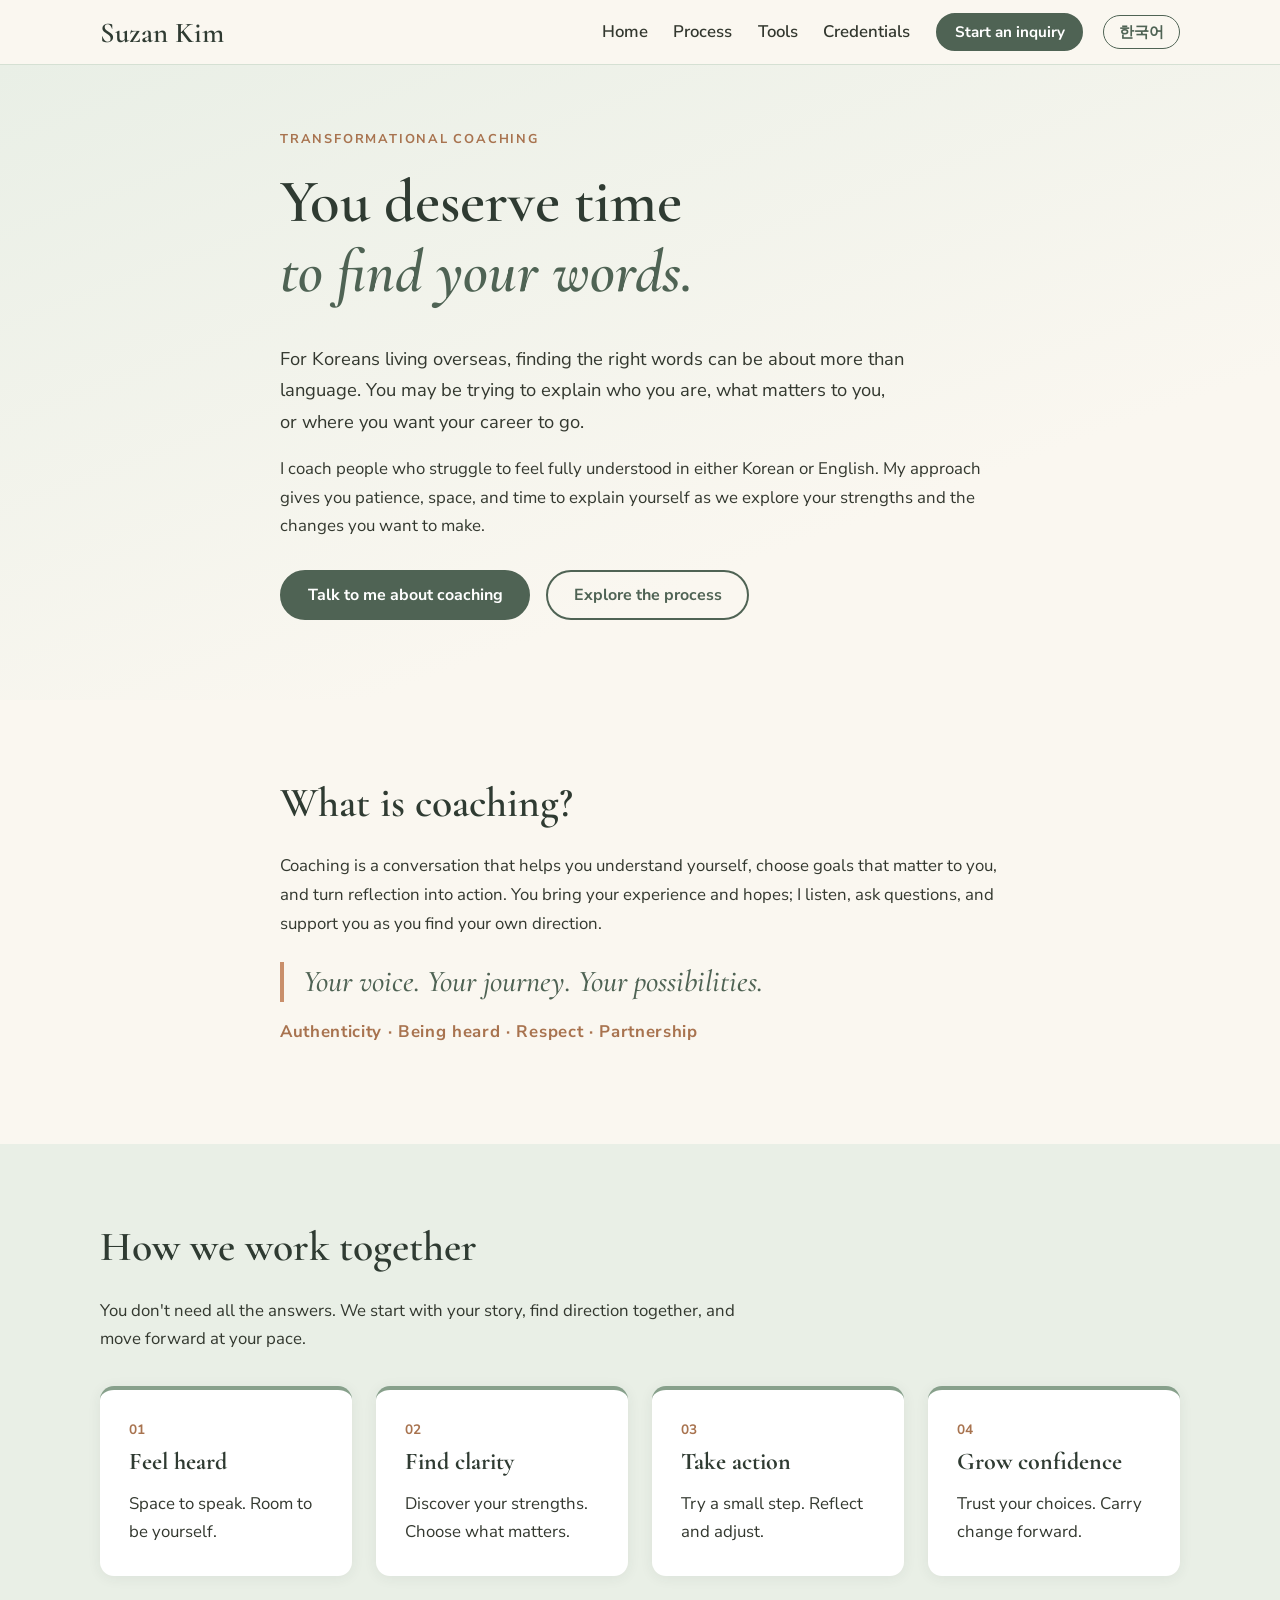
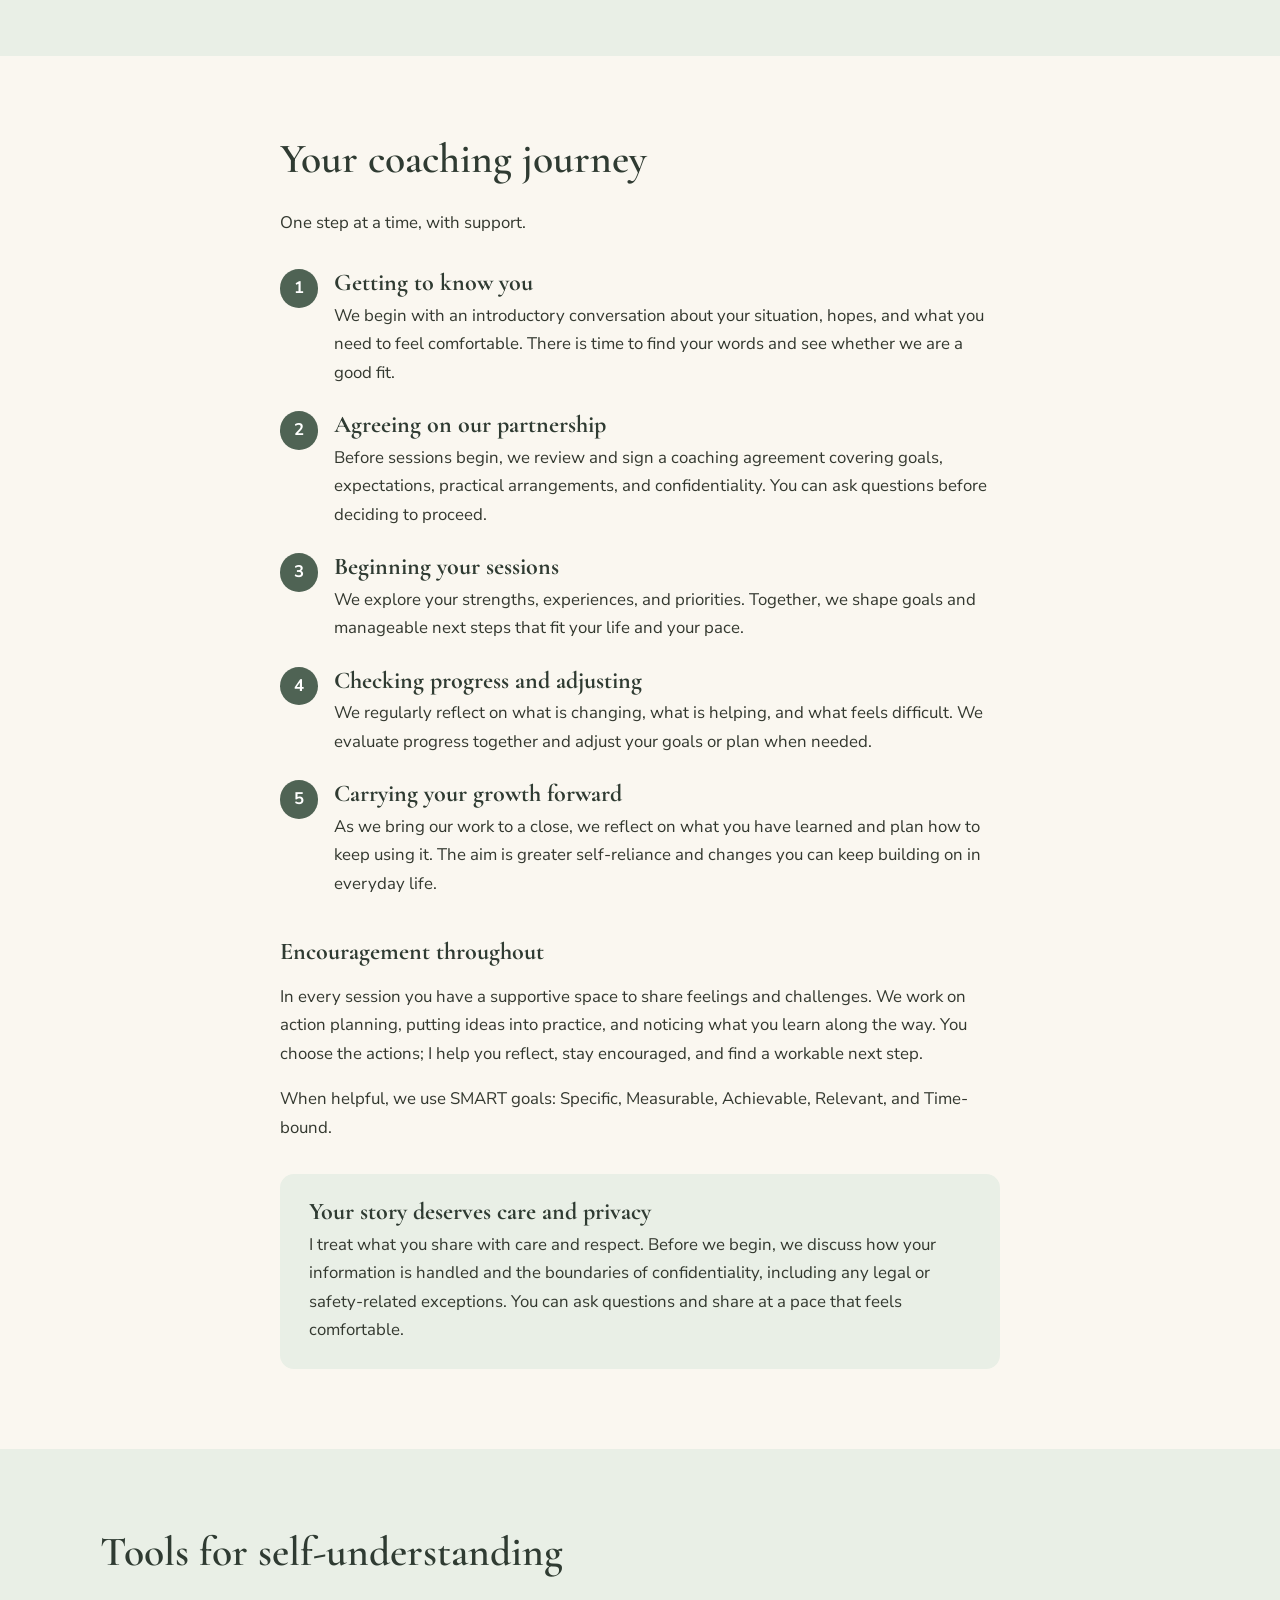
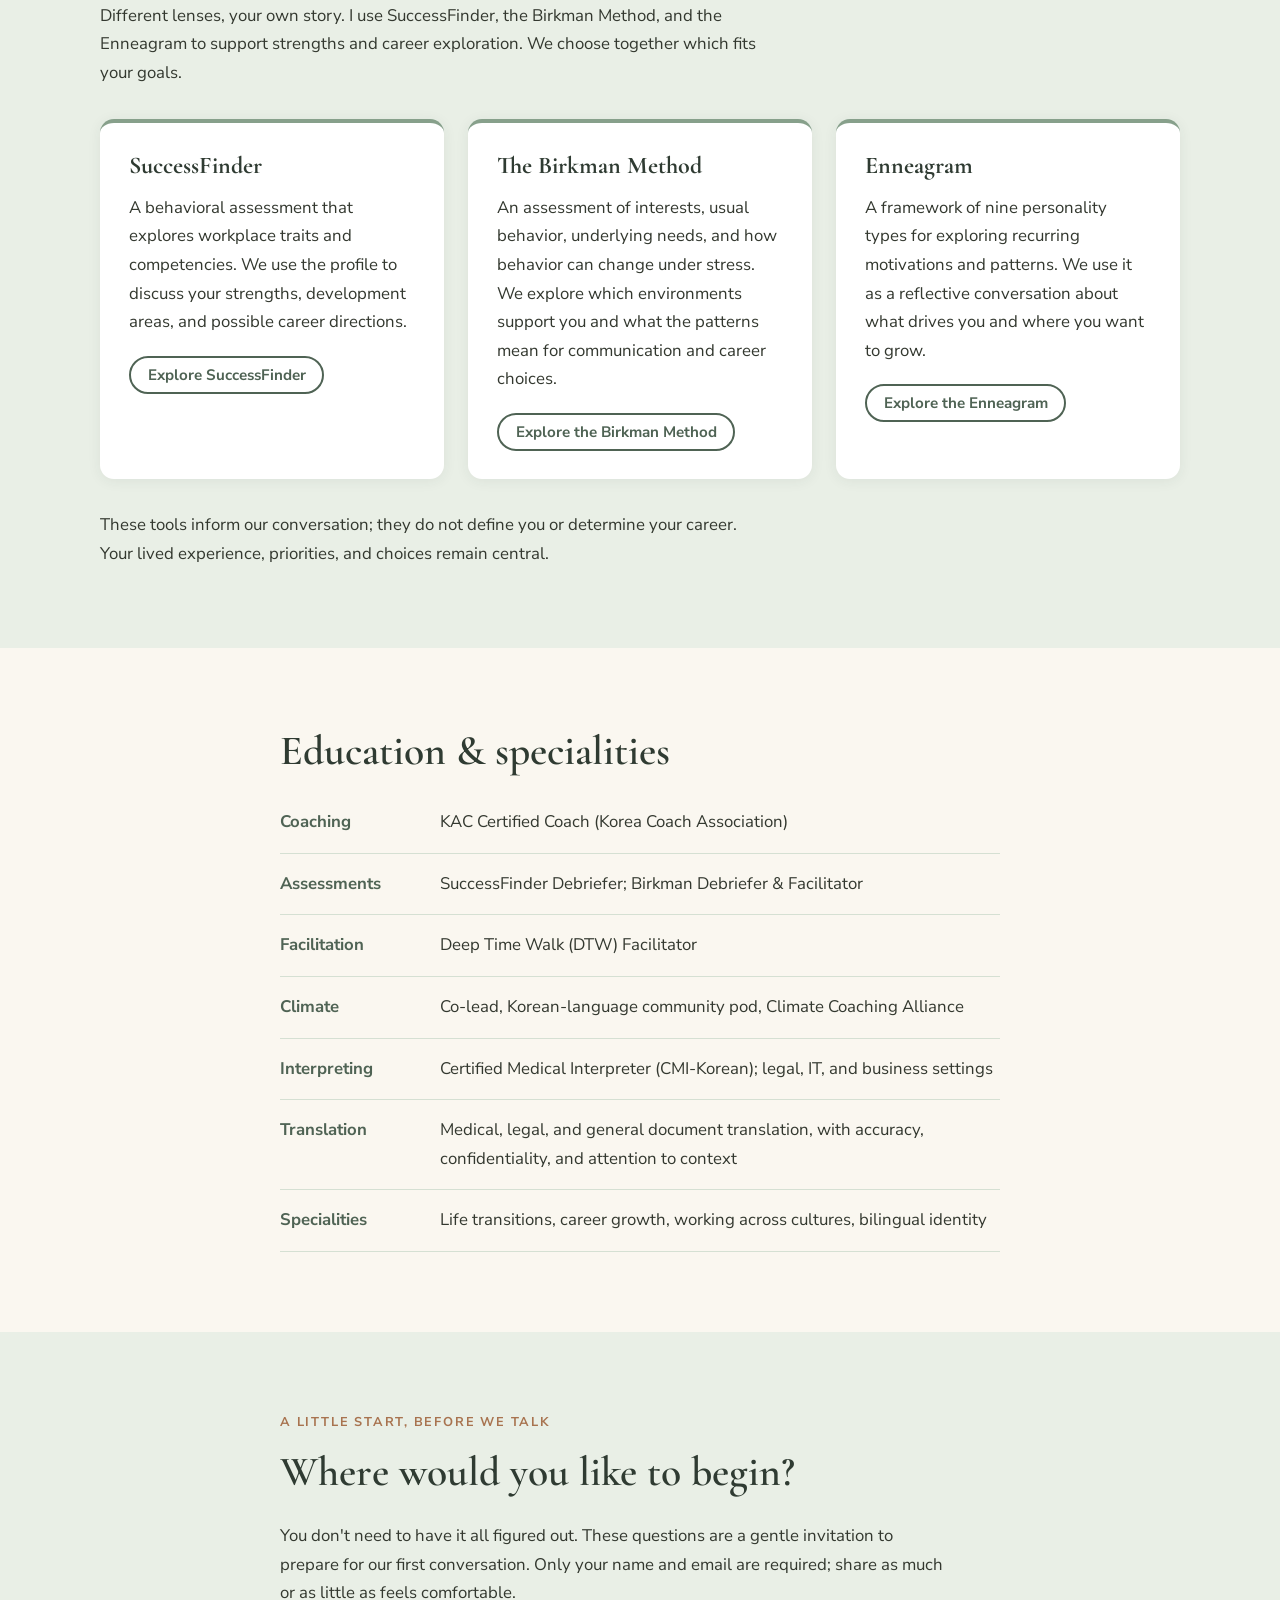
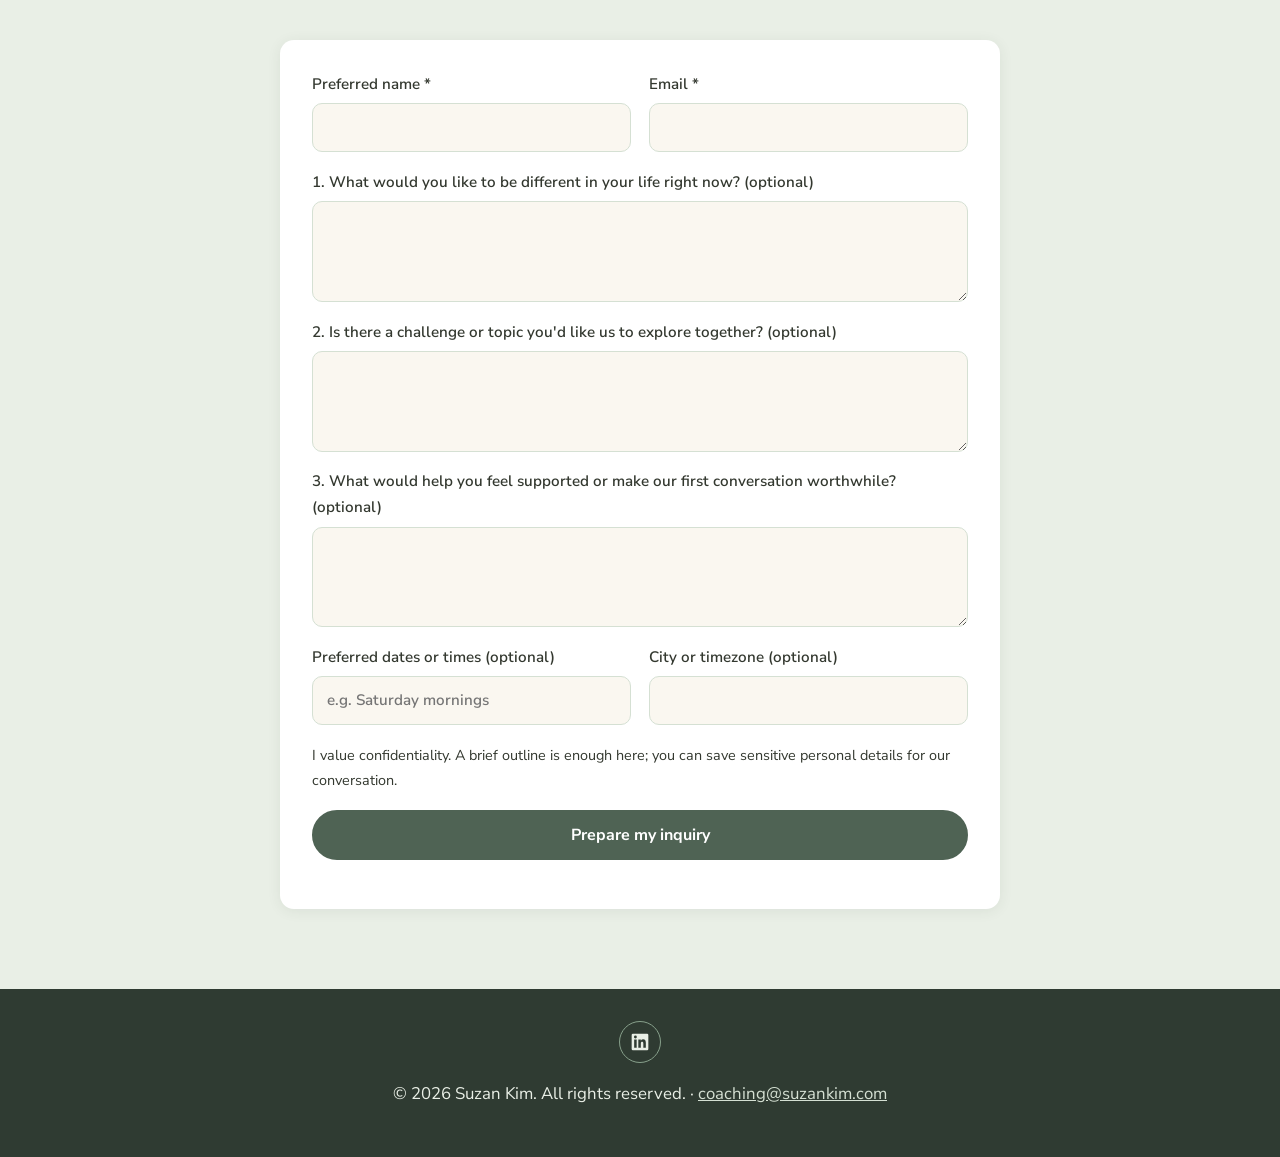
==== commit 7345febe: "Add climate section, Korean language switch, translation services and Korean name" ====
--- a/coaching.html
+++ b/coaching.html
@@ -7,7 +7,7 @@
   <meta name="description" content="Bilingual Korean–English life and career coaching. Learn what coaching is, how sessions work, and start with a gentle introductory inquiry.">
   <link rel="preconnect" href="https://fonts.googleapis.com">
   <link rel="preconnect" href="https://fonts.gstatic.com" crossorigin>
-  <link href="https://fonts.googleapis.com/css2?family=Cormorant+Garamond:ital,wght@0,500;0,600;1,500&family=Nunito+Sans:wght@400;600;700&display=swap" rel="stylesheet">
+  <link href="https://fonts.googleapis.com/css2?family=Cormorant+Garamond:ital,wght@0,500;0,600;1,500&family=Nunito+Sans:wght@400;600;700&family=Noto+Sans+KR:wght@400;600;700&family=Noto+Serif+KR:wght@500;600&display=swap" rel="stylesheet">
   <link rel="stylesheet" href="css/styles.css">
 </head>
 <body>
@@ -96,14 +96,17 @@
           <article class="card">
             <h3>SuccessFinder</h3>
             <p>A behavioral assessment that explores workplace traits and competencies. We use the profile to discuss your strengths, development areas, and possible career directions.</p>
+            <div class="card-actions"><a href="https://www.successfinder.com" class="btn btn-small btn-ghost" target="_blank" rel="noopener noreferrer">Explore SuccessFinder</a></div>
           </article>
           <article class="card">
             <h3>The Birkman Method</h3>
             <p>An assessment of interests, usual behavior, underlying needs, and how behavior can change under stress. We explore which environments support you and what the patterns mean for communication and career choices.</p>
+            <div class="card-actions"><a href="https://birkman.com" class="btn btn-small btn-ghost" target="_blank" rel="noopener noreferrer">Explore the Birkman Method</a></div>
           </article>
           <article class="card">
             <h3>Enneagram</h3>
             <p>A framework of nine personality types for exploring recurring motivations and patterns. We use it as a reflective conversation about what drives you and where you want to grow.</p>
+            <div class="card-actions"><a href="https://www.enneagraminstitute.com" class="btn btn-small btn-ghost" target="_blank" rel="noopener noreferrer">Explore the Enneagram</a></div>
           </article>
         </div>
         <p class="section-intro tool-note">These tools inform our conversation; they do not define you or determine your career. Your lived experience, priorities, and choices remain central.</p>
@@ -119,6 +122,7 @@
           <li><strong>Facilitation</strong><span>Deep Time Walk (DTW) Facilitator</span></li>
           <li><strong>Climate</strong><span>Co-lead, Korean-language community pod, Climate Coaching Alliance</span></li>
           <li><strong>Interpreting</strong><span>Certified Medical Interpreter (CMI-Korean); legal, IT, and business settings</span></li>
+          <li><strong>Translation</strong><span>Medical, legal, and general document translation, with accuracy, confidentiality, and attention to context</span></li>
           <li><strong>Specialities</strong><span>Life transitions, career growth, working across cultures, bilingual identity</span></li>
         </ul>
       </div>
@@ -180,17 +184,13 @@
         <a class="social-icon" href="https://www.linkedin.com/in/soojinsuzankim" target="_blank" rel="noopener noreferrer" aria-label="Suzan Kim on LinkedIn" title="LinkedIn">
           <svg viewBox="0 0 24 24" width="20" height="20" fill="currentColor" aria-hidden="true"><path d="M20.45 2H3.55A1.55 1.55 0 0 0 2 3.55v16.9A1.55 1.55 0 0 0 3.55 22h16.9A1.55 1.55 0 0 0 22 20.45V3.55A1.55 1.55 0 0 0 20.45 2ZM8 19H5V9h3ZM6.5 7.7A1.7 1.7 0 1 1 6.5 4.3a1.7 1.7 0 0 1 0 3.4ZM19 19h-3v-5.2c0-1.3-.5-2-1.5-2s-1.5.7-1.5 2V19h-3V9h3v1.4a3.2 3.2 0 0 1 2.8-1.6c2.1 0 3.2 1.4 3.2 4.1Z"/></svg>
         </a>
-        <details class="kakao">
-          <summary class="social-icon" aria-label="Show KakaoTalk ID" title="KakaoTalk">
-            <svg viewBox="0 0 24 24" width="22" height="22" fill="currentColor" aria-hidden="true"><path d="M12 3C6.5 3 2 6.4 2 10.6c0 2.7 1.8 5 4.5 6.4l-1.1 4 4.6-2.8c.7.1 1.3.2 2 .2 5.5 0 10-3.5 10-7.8S17.5 3 12 3Z"/></svg>
-          </summary>
-          <div class="kakao-id"><strong>KakaoTalk</strong> ID: soojnkm</div>
-        </details>
       </div>
       <p>&copy; <span id="year"></span> Suzan Kim. All rights reserved. &middot; <a href="mailto:coaching@suzankim.com">coaching@suzankim.com</a></p>
     </div>
   </footer>
 
+  <script src="js/ko.js"></script>
+  <script src="js/language.js"></script>
   <script src="js/coaching.js"></script>
 </body>
 </html>
--- a/css/styles.css
+++ b/css/styles.css
@@ -174,14 +174,6 @@
   cursor: pointer; list-style: none; transition: background .15s;
 }
 .social-icon:hover, .social-icon:focus-visible { background: var(--sage-700); }
-.kakao { position: relative; }
-.kakao summary::-webkit-details-marker { display: none; }
-.kakao-id {
-  position: absolute; bottom: 52px; left: 50%; transform: translateX(-50%);
-  white-space: nowrap; background: var(--cream); color: var(--text);
-  padding: .5rem .9rem; border-radius: var(--radius); font-size: .9rem;
-  box-shadow: 0 4px 14px rgba(0,0,0,.25);
-}
 
 /* Mobile */
 @media (max-width: 760px) {
@@ -202,3 +194,24 @@
   html { scroll-behavior: auto; }
   .btn { transition: none; }
 }
+
+/* Language switcher */
+.lang-toggle {
+  margin-left: 1.2rem; padding: .35em 1em; border-radius: 999px;
+  border: 1.5px solid var(--sage-700); background: none; color: var(--sage-700);
+  font: 700 .95rem var(--sans); cursor: pointer;
+}
+.lang-toggle:hover { background: var(--sage-700); color: #fff; }
+.nav-links { margin-left: auto; }
+
+html[lang="ko"] {
+  --serif: "Noto Serif KR", "Cormorant Garamond", Georgia, serif;
+  --sans: "Noto Sans KR", "Nunito Sans", system-ui, sans-serif;
+}
+html[lang="ko"] body { word-break: keep-all; line-height: 1.8; }
+html[lang="ko"] .eyebrow { letter-spacing: .05em; }
+
+@media (max-width: 760px) {
+  .lang-toggle { order: 1; margin-left: auto; margin-right: .4rem; }
+  .nav-toggle { order: 2; }
+}
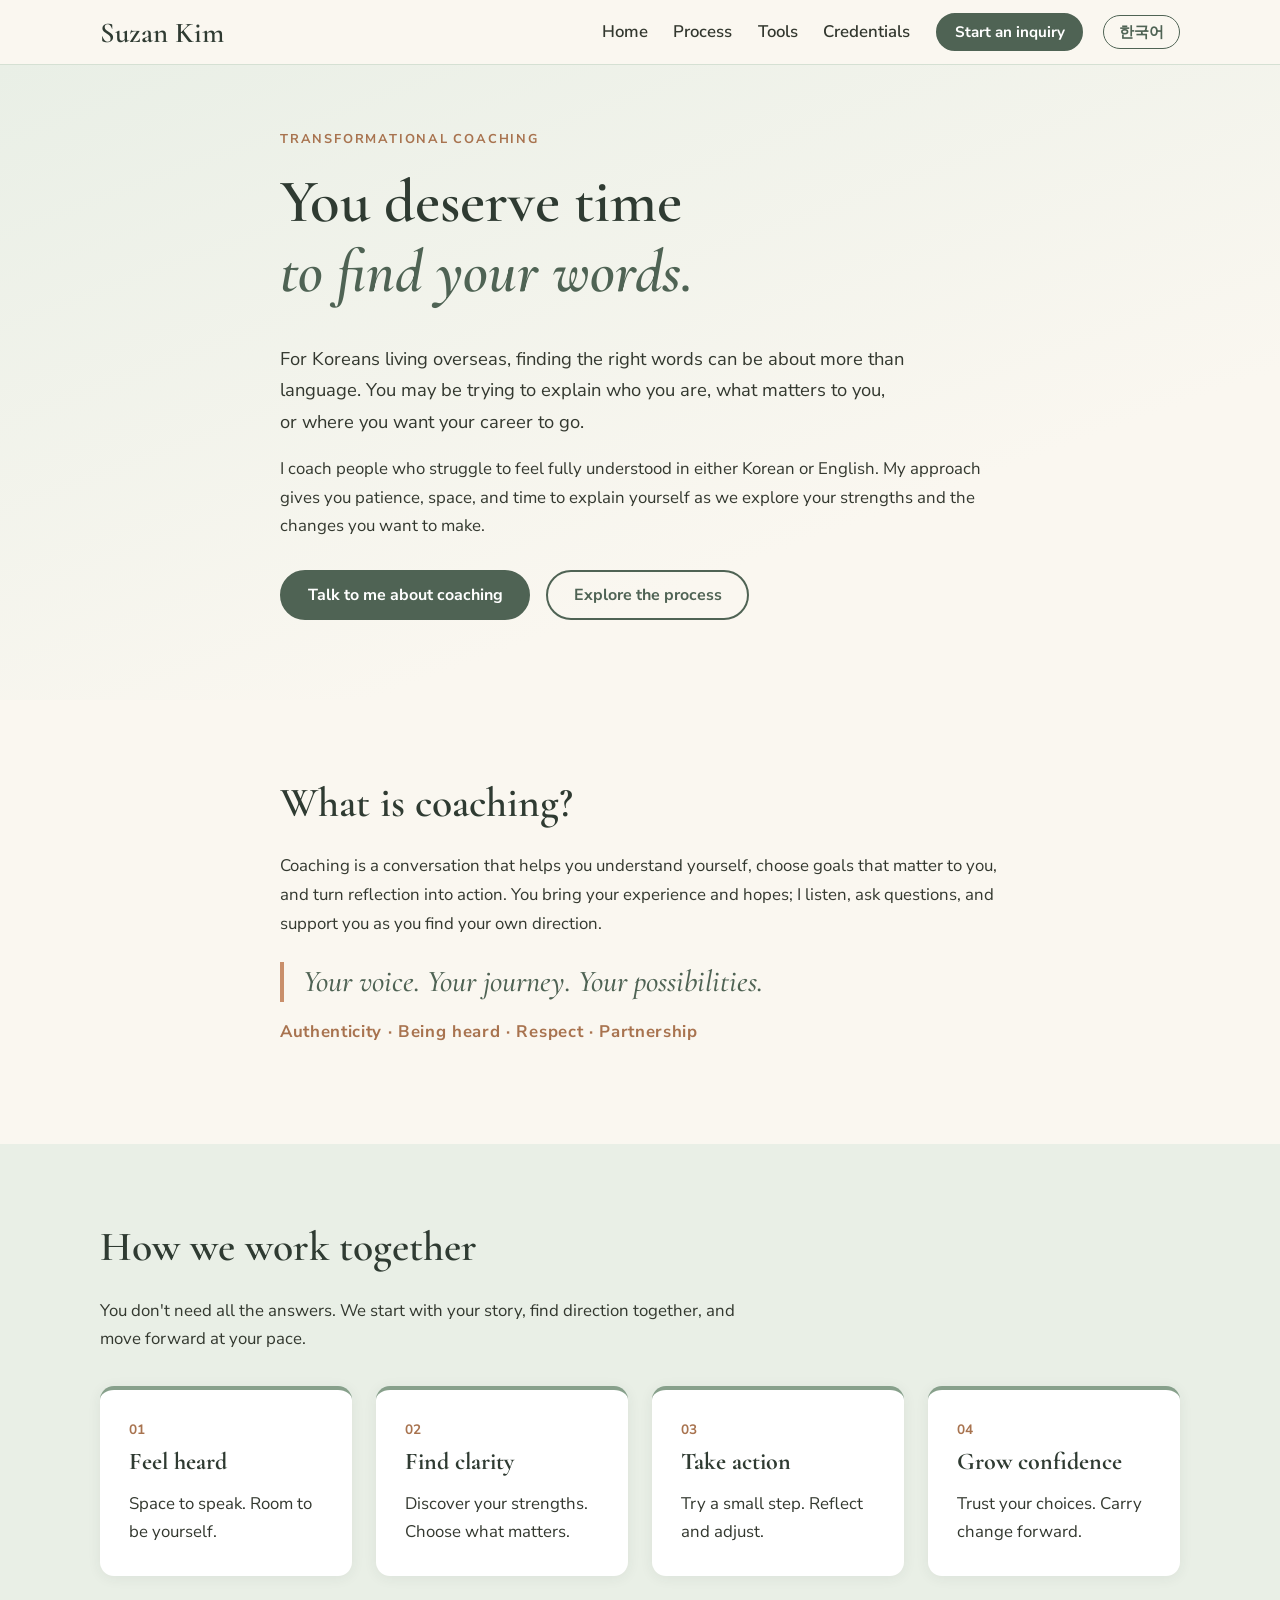
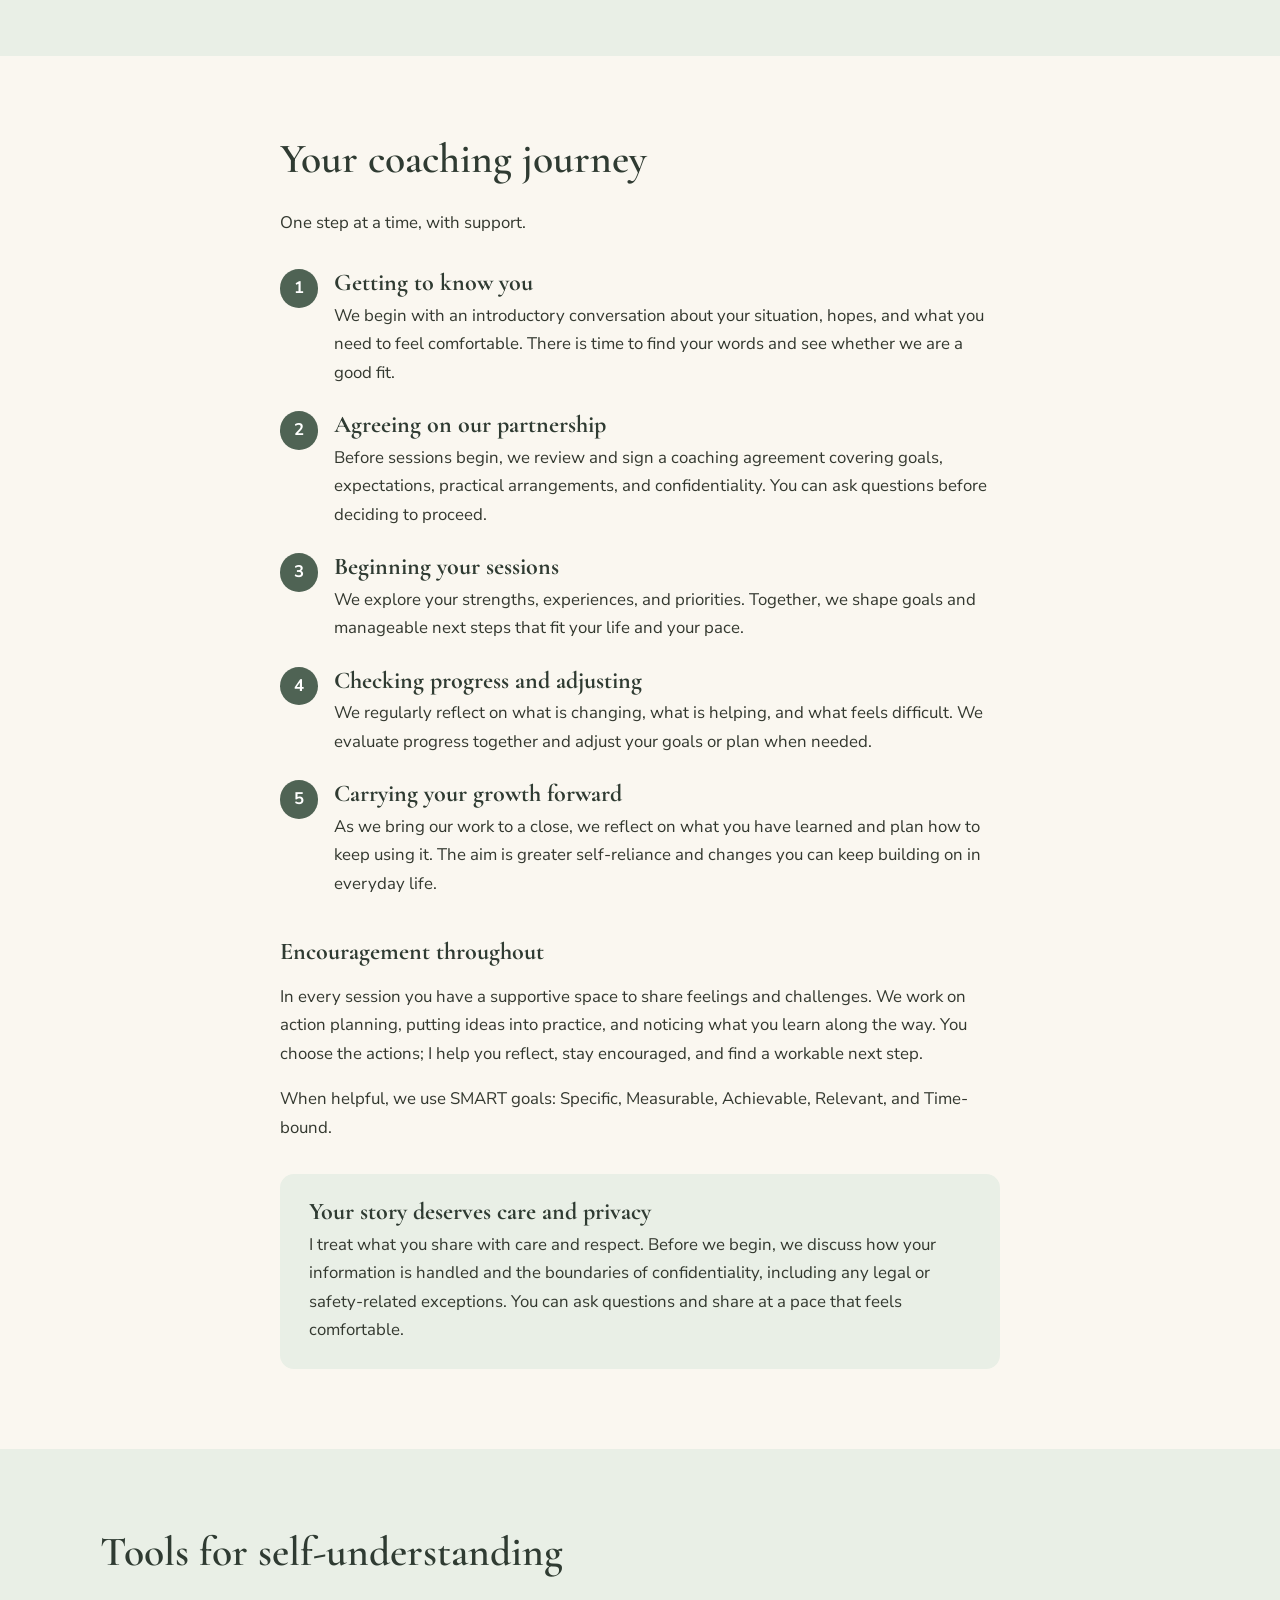
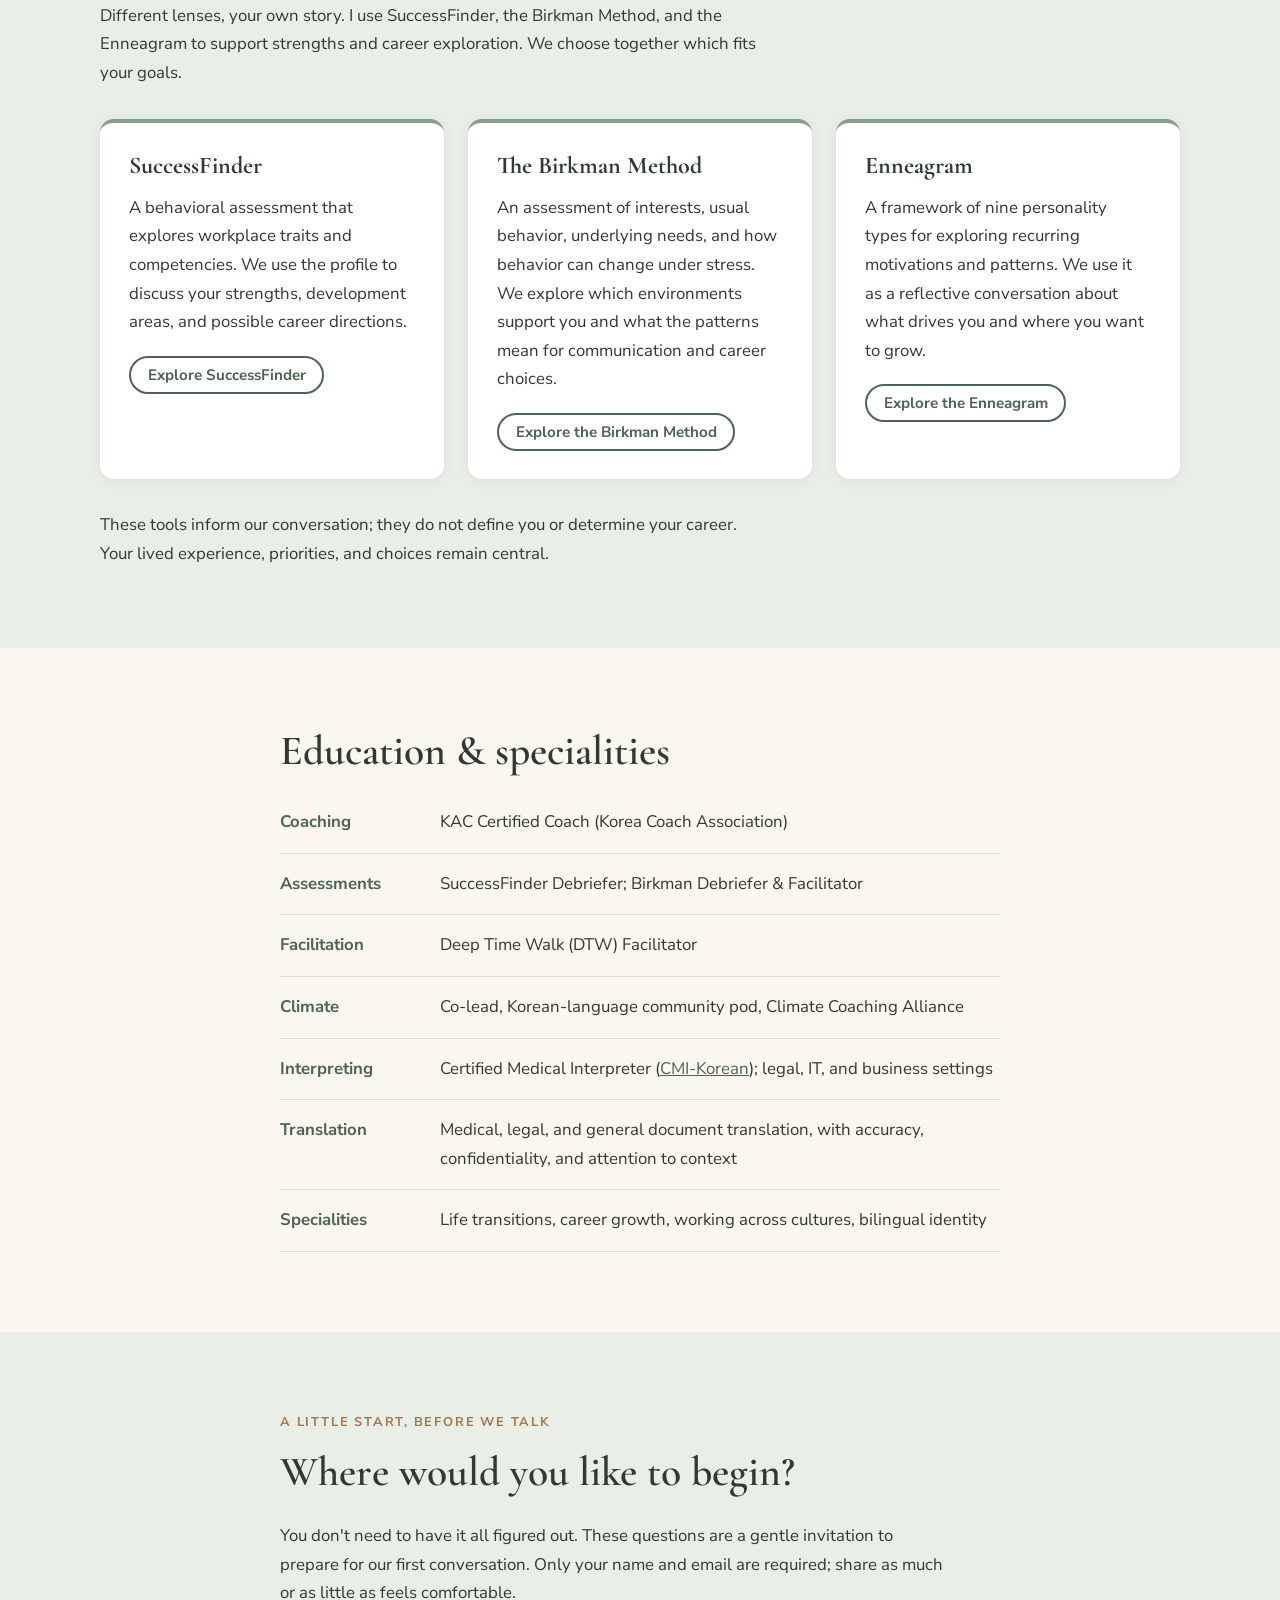
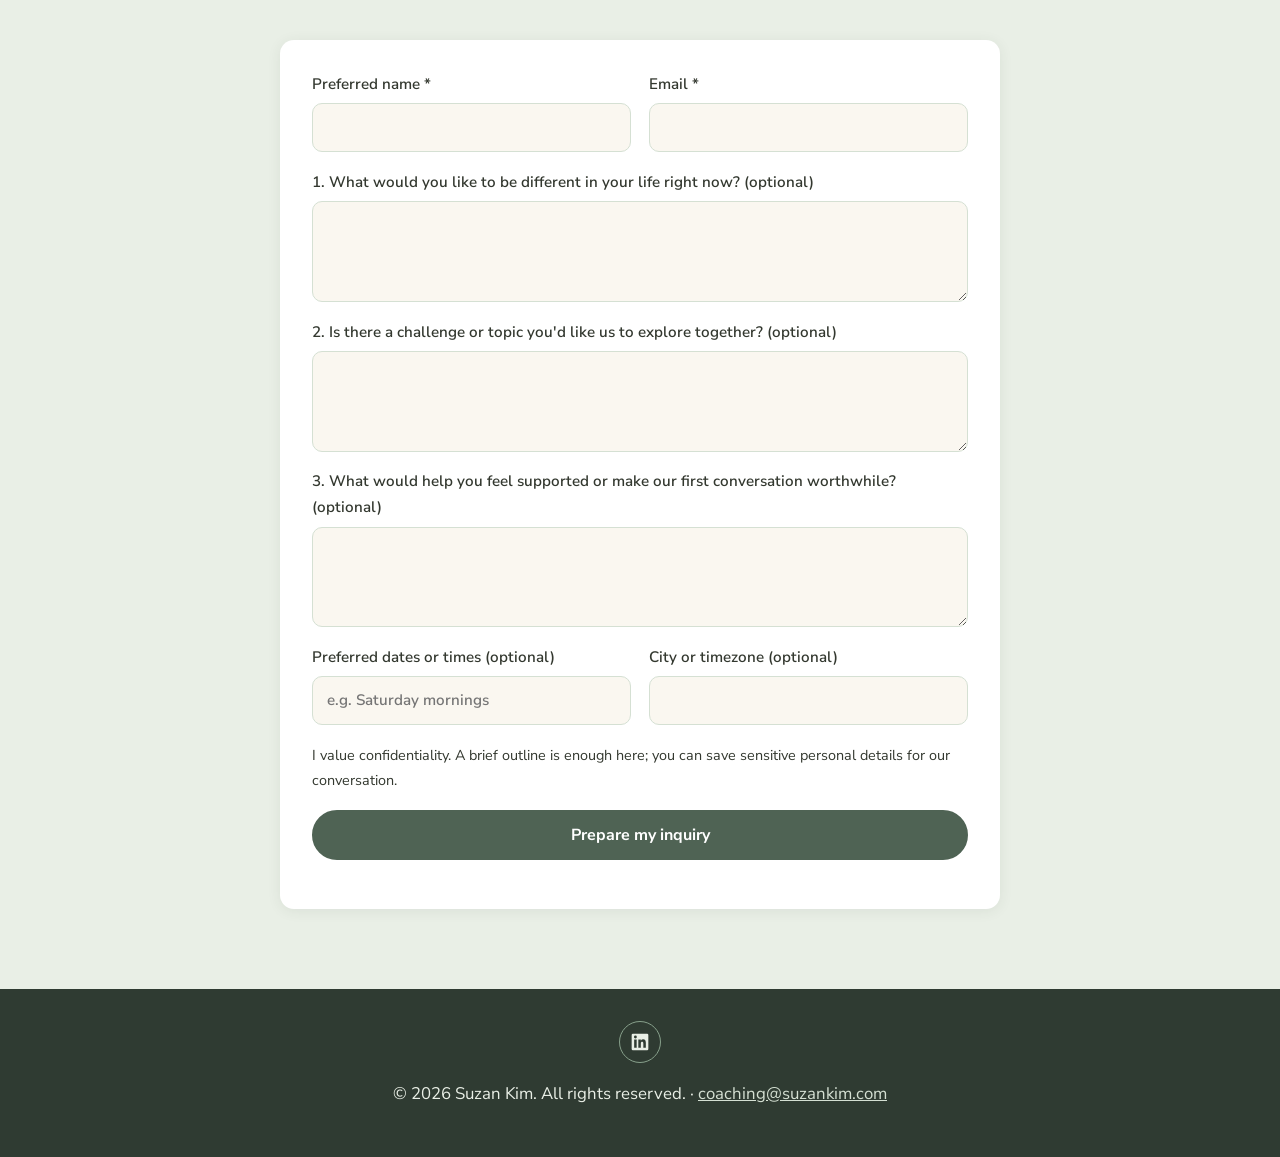
==== commit 1348ff31: "Update translation wording and link CMI certification" ====
--- a/coaching.html
+++ b/coaching.html
@@ -121,7 +121,7 @@
           <li><strong>Assessments</strong><span>SuccessFinder Debriefer; Birkman Debriefer &amp; Facilitator</span></li>
           <li><strong>Facilitation</strong><span>Deep Time Walk (DTW) Facilitator</span></li>
           <li><strong>Climate</strong><span>Co-lead, Korean-language community pod, Climate Coaching Alliance</span></li>
-          <li><strong>Interpreting</strong><span>Certified Medical Interpreter (CMI-Korean); legal, IT, and business settings</span></li>
+          <li><strong>Interpreting</strong><span>Certified Medical Interpreter (<a href="https://www.certifiedmedicalinterpreters.org/" target="_blank" rel="noopener noreferrer">CMI-Korean</a>); legal, IT, and business settings</span></li>
           <li><strong>Translation</strong><span>Medical, legal, and general document translation, with accuracy, confidentiality, and attention to context</span></li>
           <li><strong>Specialities</strong><span>Life transitions, career growth, working across cultures, bilingual identity</span></li>
         </ul>
